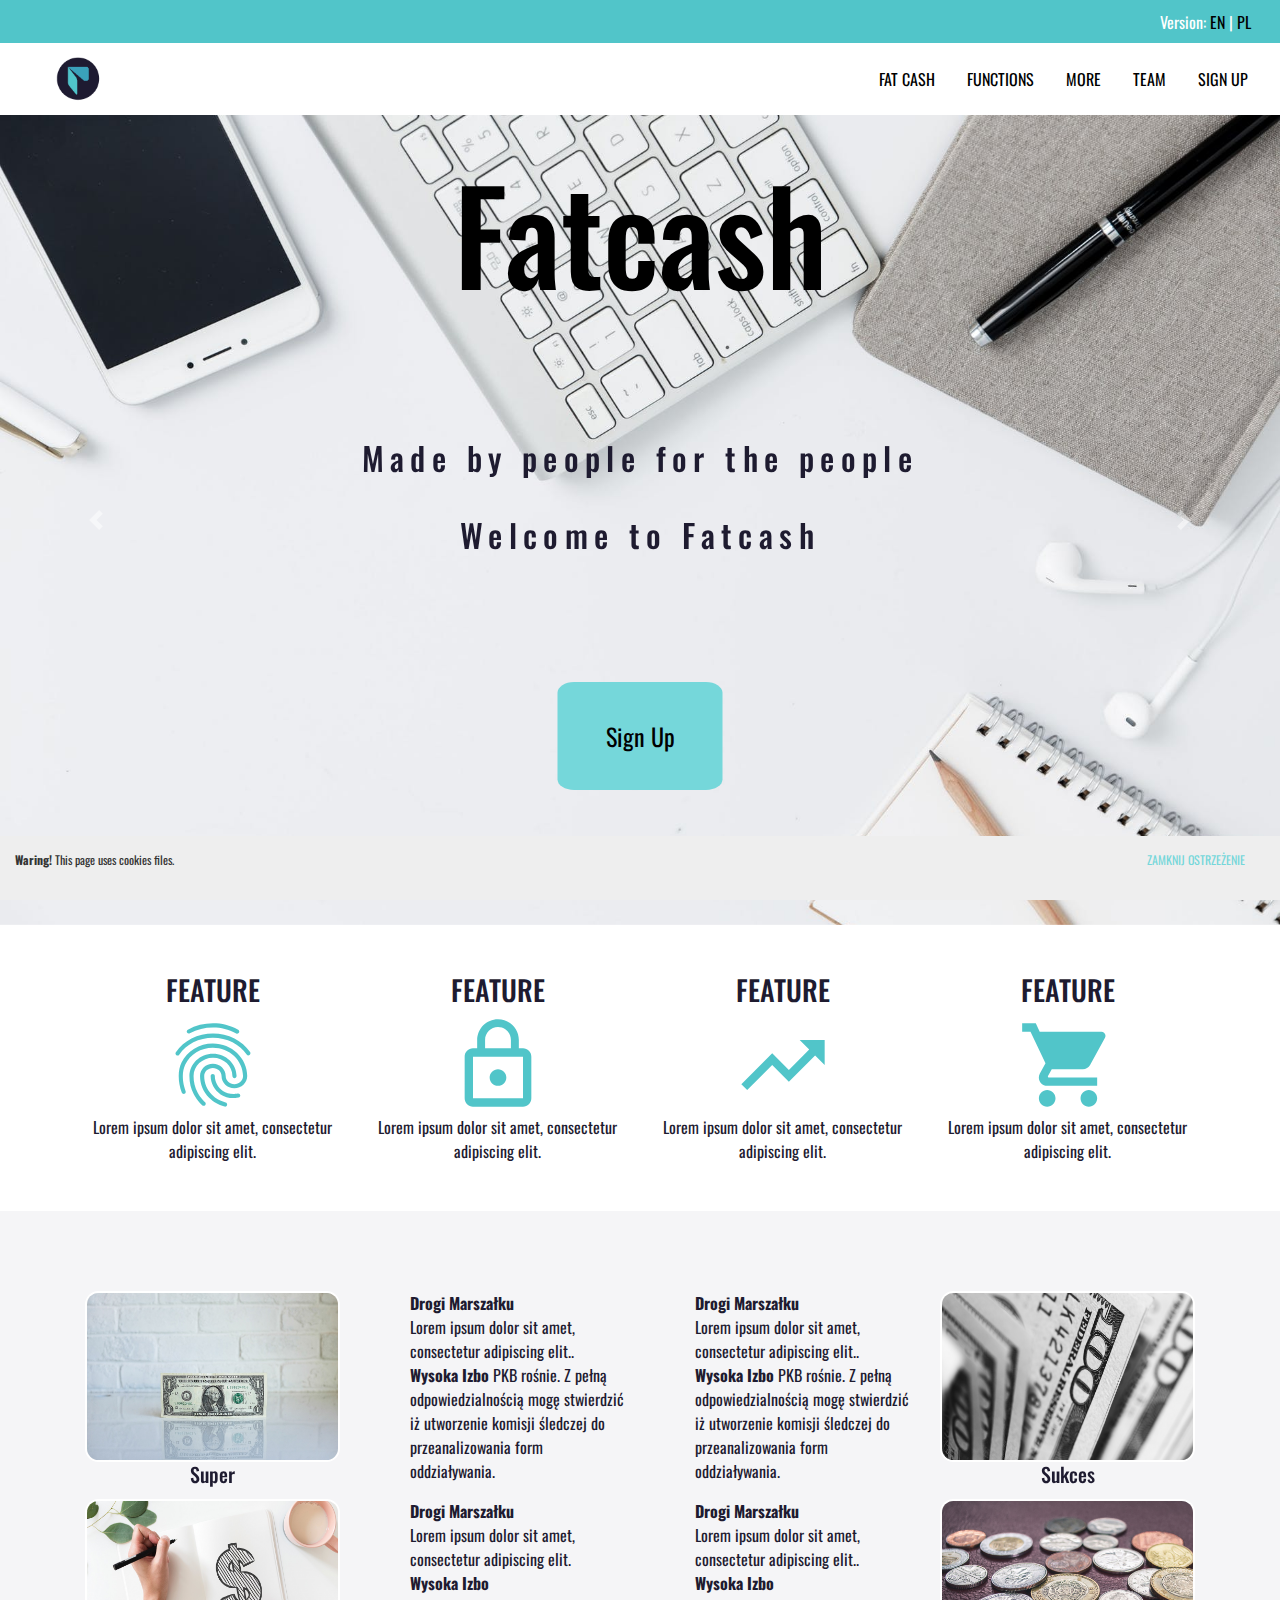
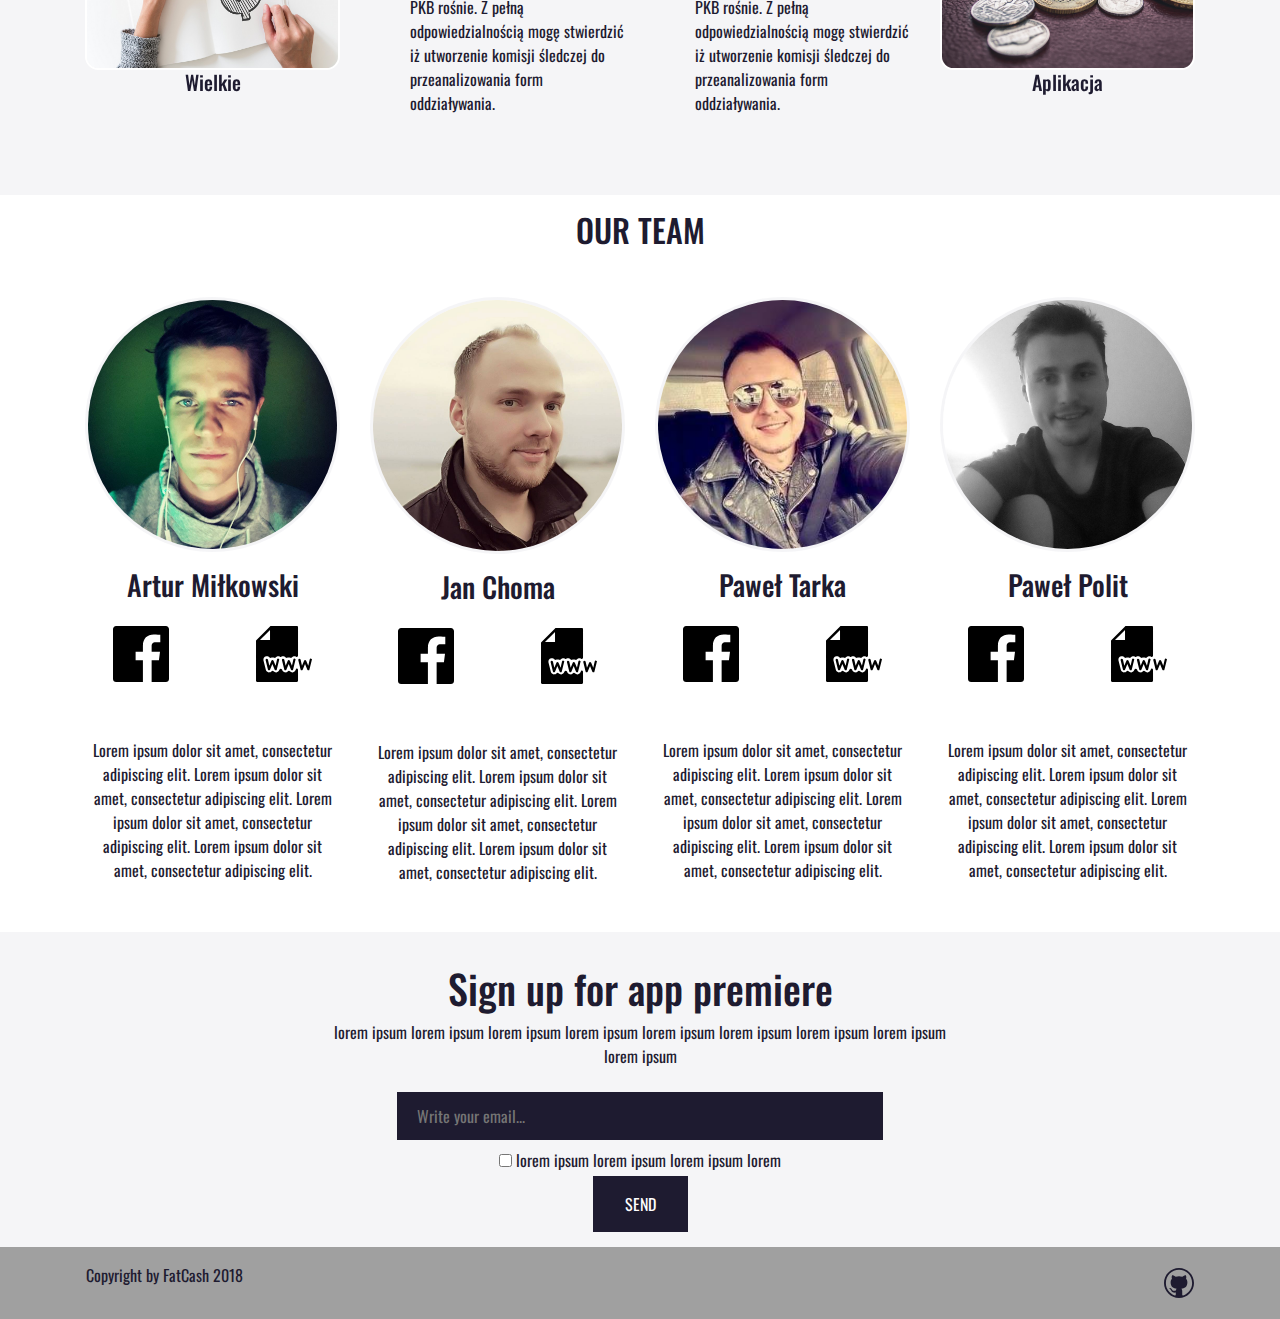
==== index.html @ ea34fd18 "lines formatted" ====
<!DOCTYPE html>
<html lang="en">
<head>
    <meta charset="UTF-8">
    <meta name="viewport" content="width=device-width, initial-scale=1.0">
    <meta http-equiv="X-UA-Compatible" content="ie=edge">

    <link rel="Shortcut icon" href="img/wallet01.png">
    <link href="css/bootstrap.css" rel="stylesheet">
    <link rel="stylesheet" href="css/styles.css" type="text/css">
    <link href="https://fonts.googleapis.com/css?family=Oswald" rel="stylesheet">
    <link rel="stylesheet" href="css/fontello.css" type="text/css">

    <title>FatCash Planner</title>

</head>
<body data-spy="scroll" data-target=".navbar" data-offset="50">


<!-- MENU -->
<section id="menu__top-background">
    <div class="menu__top">
        <p class="menu__top__lang">Version: <a href="index.html">EN</a> | <a href="index2.html">PL</a></p>
    </div>
</section>

<nav class="navbar navbar-dark main-nav-desktop ">

    <a href="" class="main-nav__logo">
        <img id="main-nav__logo-img" src="img/wallet01.png" alt="FatCash logo">
    </a>
    <ul class=" nav nav-pills d-none d-md-flex">
        <li class="nav-item"><a href="#heronav" class="nav-link">FAT CASH</a></li>
        <li class="nav-item"><a href="#features" class="nav-link">FUNCTIONS</a></li>
        <li class="nav-item"><a href="#info" class="nav-link">MORE</a></li>
        <li class="nav-item"><a href="#team" class="nav-link">TEAM</a></li>
        <li class="nav-item"><a href="#signup" class="nav-link">SIGN UP</a></li>
    </ul>

    <div class="main-nav-mobile">
        <input type="checkbox" id="nav-trigger" class="nav-trigger">
        <label id="menuText" class="uppercase noselect" for="nav-trigger">menu
            <a class="cmn-toggle-switch cmn-toggle-switch__htx">
                <span></span>
            </a>
        </label>
        <div class="slide-menu">
            <ul>
                <li><a href="#hero">FAT CASH</a></li>
                <li><a href="#features">FUNCTIONS</a></li>
                <li><a href="#info">MORE</a></li>
                <li><a href="#team">TEAM</a></li>
                <li><a href="#signup">SIGN UP</a></li>
            </ul>

        </div>
    </div>

</nav>


<!-- /MENU -->


<!-- HERO -->

<header>

    <div class="container-fluid p-0">


        <div class="row m-0 p-0">


            <div class="col-12 text-center p-0">

                <div class="carousel-wrapper position-relative">

                    <h1 class="header__h1">Fatcash</h1>
                    <h2 class="header__h2">Made by people for the people<br><br>
                        Welcome to Fatcash
                    </h2>
                    <a href="#signup" class="header__link">Sign Up</a>


                    <div id="carouselExampleControls" class="carousel slide carousel-mod " data-ride="carousel">
                        <div class="carousel-inner">
                            <div class="carousel-item carousel-item-1 active">

                            </div>
                            <div class="carousel-item carousel-item-2 ">

                            </div>
                            <div class="carousel-item carousel-item-3 ">

                            </div>

                            <div class="carousel-item carousel-item-4 ">

                            </div>

                            <div class="carousel-item carousel-item-5 ">

                            </div>

                        </div>
                        <a class="carousel-control-prev carousel__z-index" href="#carouselExampleControls" role="button"
                           data-slide="prev">
                            <span class="carousel-control-prev-icon" aria-hidden="true"></span>
                            <span class="sr-only">Previous</span>
                        </a>
                        <a class="carousel-control-next carousel__z-index" href="#carouselExampleControls" role="button"
                           data-slide="next">
                            <span class="carousel-control-next-icon" aria-hidden="true"></span>
                            <span class="sr-only">Next</span>
                        </a>
                    </div>


                </div>

            </div>


        </div>


    </div>


</header>

<!-- /HERO -->

<!-- FEATURES-->
<!--<h2 class="team-features__heading">FEATURES</h2>-->
<section id="features">
    <div class="container">

        <div class="row">
            <div class="col-6 col-md-3 text-center mb-3">
                <h3>FEATURE</h3>
                <img src="img/ic_fingerprint_black_24px.svg">
                <div>
                    Lorem ipsum dolor sit amet, consectetur adipiscing elit.
                </div>
            </div>
            <div class="col-6 col-md-3 text-center mb-3">
                <h3>FEATURE</h3>
                <img src="img/ic_lock_outline_black_24px.svg">
                <div>
                    Lorem ipsum dolor sit amet, consectetur adipiscing elit.
                </div>
            </div>
            <div class="col-6 col-md-3 text-center mb-3">
                <h3>FEATURE</h3>
                <img src="img/ic_trending_up_black_24px.svg">
                <div>
                    Lorem ipsum dolor sit amet, consectetur adipiscing elit.
                </div>
            </div>
            <div class="col-6 col-md-3 text-center mb-3">
                <h3>FEATURE</h3>
                <img src="img/ic_shopping_cart_black_24px.svg">
                <div>
                    Lorem ipsum dolor sit amet, consectetur adipiscing elit.
                </div>
            </div>
        </div>
    </div>

</section>
<!-- /FEATURES-->

<!-- INFO-->
<section id="info">
    <div class="container">
        <div class="row">
            <div class="col-md-3 col-sm-6">
                <div class="carousel slide" data-ride="carousel">
                    <div class="carousel-inner">
                        <div class="carousel-item active">
                            <img class="d-block w-100 boro" src="img/animplash1.jpg" alt="First slide">
                            <h5>
                                <center>Super</center>
                            </h5>
                        </div>
                        <div class="carousel-item">
                            <img class="d-block w-100 boro" src="img/animplash2.jpg" alt="Second slide">
                            <h5>
                                <center>Hiper</center>
                            </h5>
                        </div>
                    </div>
                </div>
            </div>
            <div class="col-md-3 col-sm-6">
                <ul class="info-ul">
                    <li><strong>Drogi Marszałku<br></strong> Lorem ipsum dolor sit amet, consectetur adipiscing elit..
                    </li>
                    <li><strong>Wysoka Izbo</strong> PKB rośnie. Z pełną odpowiedzialnością mogę stwierdzić iż
                        utworzenie komisji śledczej do przeanalizowania form oddziaływania.
                    </li>
                </ul>
            </div>
            <div class="col-md-3 col-sm-6">
                <ul class="info-ul">
                    <li><strong>Drogi Marszałku<br></strong> Lorem ipsum dolor sit amet, consectetur adipiscing elit..
                    </li>
                    <li><strong>Wysoka Izbo</strong> PKB rośnie. Z pełną odpowiedzialnością mogę stwierdzić iż
                        utworzenie komisji śledczej do przeanalizowania form oddziaływania.
                    </li>
                </ul>
            </div>
            <div class="col-md-3 col-sm-6">
                <div class="carousel slide" data-ride="carousel">
                    <div class="carousel-inner">
                        <div class="carousel-item active">
                            <img class="d-block w-100 boro" src="img/animplash3.jpg" alt="First slide">
                            <h5>
                                <center>Sukces</center>
                            </h5>
                        </div>
                        <div class="carousel-item">
                            <img class="d-block w-100 boro" src="img/animplash4.jpg" alt="Second slide">
                            <h5>
                                <center>Hurra</center>
                            </h5>
                        </div>
                    </div>
                </div>
            </div>
            <div class="col-md-3 col-sm-6">
                <div class="carousel slide" data-ride="carousel">
                    <div class="carousel-inner">
                        <div class="carousel-item active">
                            <img class="d-block w-100 boro" src="img/animplash5.jpg" alt="First slide">
                            <h5>
                                <center>Wielkie</center>
                            </h5>
                        </div>
                        <div class="carousel-item">
                            <img class="d-block w-100 boro" src="img/animplash6.jpg" alt="Second slide">
                            <h5>
                                <center>Pieniądze</center>
                            </h5>
                        </div>
                    </div>
                </div>
            </div>
            <div class="col-md-3 col-sm-6">
                <ul class="info-ul">
                    <li><strong>Drogi Marszałku<br></strong> Lorem ipsum dolor sit amet, consectetur adipiscing elit.
                    </li>
                    <li><strong>Wysoka Izbo<br></strong> PKB rośnie. Z pełną odpowiedzialnością mogę stwierdzić iż
                        utworzenie komisji śledczej do przeanalizowania form oddziaływania.
                    </li>
                </ul>
            </div>
            <div class="col-md-3 col-sm-6">
                <ul class="info-ul">
                    <li><strong>Drogi Marszałku<br></strong> Lorem ipsum dolor sit amet, consectetur adipiscing elit..
                    </li>
                    <li><strong>Wysoka Izbo<br></strong> PKB rośnie. Z pełną odpowiedzialnością mogę stwierdzić iż
                        utworzenie komisji śledczej do przeanalizowania form oddziaływania.
                    </li>
                </ul>
            </div>
            <div class="col-md-3 col-sm-6">
                <div id="carouselExampleSlidesOnly" class="carousel slide" data-ride="carousel">
                    <div class="carousel-inner">
                        <div class="carousel-item active">
                            <img class="d-block w-100 boro" src="img/animplash7.jpg" alt="First slide">
                            <h5>
                                <center>Aplikacja</center>
                            </h5>
                        </div>
                        <div class="carousel-item">
                            <img class="d-block w-100 boro" src="img/animplash8.jpg" alt="Second slide">
                            <h5>
                                <center>Przyszłości</center>
                            </h5>
                        </div>
                    </div>
                </div>
            </div>
        </div>
    </div>
</section>
<!-- /INFO-->

<!-- TEAM -->

<h2 class="team-features__heading text-center">OUR TEAM</h2>
<section id="team">
    <div class="container">

        <div class="row">
            <div class="col-6 col-md-3 text-center mb-3">

                <img class="team-member img-fluid rounded-circle brd" src="img/Artur.jpg"><img>
                <h3 class="pt-3 pb-3">Artur Miłkowski</h3>

                <div class="row">
                    <div class="col-6">
                        <a href="http://www.facebook.pl"><img class="img-fluid mr-auto ml-auto h-50"
                                                              src="img/facebook-app-logo.svg"></a>
                    </div>
                    <div class="col-6">
                        <a href="http://www.facebook.pl"><img class="img-fluid mr-auto ml-auto h-50"
                                                              src="img/internet.svg"></a>
                    </div>
                </div>
                <section id="signup"></section>
                <div>
                    Lorem ipsum dolor sit amet, consectetur adipiscing elit.
                    Lorem ipsum dolor sit amet, consectetur adipiscing elit.
                    Lorem ipsum dolor sit amet, consectetur adipiscing elit.
                    Lorem ipsum dolor sit amet, consectetur adipiscing elit.
                </div>
            </div>
            <div class="col-6 col-md-3 text-center mb-3">

                <img class="team-member img-fluid rounded-circle brd" src="img/Jan.jpg"><img>
                <h3 class="pt-3 pb-3">Jan Choma</h3>

                <div class="row">
                    <div class="col-6">
                        <a href="http://www.facebook.pl"><img class="img-fluid mr-auto ml-auto h-50"
                                                              src="img/facebook-app-logo.svg"></a>
                    </div>
                    <div class="col-6">
                        <a href="http://www.facebook.pl"><img class="img-fluid mr-auto ml-auto h-50"
                                                              src="img/internet.svg"></a>
                    </div>
                </div>
                <div>
                    Lorem ipsum dolor sit amet, consectetur adipiscing elit.
                    Lorem ipsum dolor sit amet, consectetur adipiscing elit.
                    Lorem ipsum dolor sit amet, consectetur adipiscing elit.
                    Lorem ipsum dolor sit amet, consectetur adipiscing elit.
                </div>
            </div>
            <div class="col-6 col-md-3 text-center mb-3">

                <img class="team-member img-fluid rounded-circle brd" src="img/PawelT.jpg"><img>
                <h3 class="pt-3 pb-3">Paweł Tarka</h3>

                <div class="row">
                    <div class="col-6">
                        <a href="http://www.facebook.pl"><img class="img-fluid mr-auto ml-auto h-50"
                                                              src="img/facebook-app-logo.svg"></a>
                    </div>
                    <div class="col-6">
                        <a href="http://www.facebook.pl"><img class="img-fluid mr-auto ml-auto h-50"
                                                              src="img/internet.svg"></a>
                    </div>
                </div>
                <div>
                    Lorem ipsum dolor sit amet, consectetur adipiscing elit.
                    Lorem ipsum dolor sit amet, consectetur adipiscing elit.
                    Lorem ipsum dolor sit amet, consectetur adipiscing elit.
                    Lorem ipsum dolor sit amet, consectetur adipiscing elit.
                </div>
            </div>
            <div class="col-6 col-md-3 text-center mb-3">

                <img class="team-member img-fluid rounded-circle brd" src="img/PawelP.jpg"><img>
                <h3 class="pt-3 pb-3">Paweł Polit</h3>

                <div class="row">
                    <div class="col-6">
                        <a href="http://www.facebook.pl"><img class="img-fluid mr-auto ml-auto h-50"
                                                              src="img/facebook-app-logo.svg"></a>
                    </div>
                    <div class="col-6">
                        <a href="http://www.facebook.pl"><img class="img-fluid mr-auto ml-auto h-50"
                                                              src="img/internet.svg"></a>
                    </div>
                </div>
                <div>
                    Lorem ipsum dolor sit amet, consectetur adipiscing elit.
                    Lorem ipsum dolor sit amet, consectetur adipiscing elit.
                    Lorem ipsum dolor sit amet, consectetur adipiscing elit.
                    Lorem ipsum dolor sit amet, consectetur adipiscing elit.

                </div>
            </div>
        </div>
    </div>
</section>
<!-- /TEAM -->

<!-- SIGNUP -->
<!--<section id="signup"></section>-->

<div class="signup__div">
    <h1>Sign up for app premiere</h1>
    <p> lorem ipsum lorem ipsum lorem ipsum lorem ipsum lorem ipsum lorem ipsum lorem ipsum lorem ipsum lorem ipsum </p>

    <form action="https://emaillabs-sender.herokuapp.com/" method="POST">
        <input type="text" name="emails[]" placeholder="Write your email...">
        <input type="hidden" name="subject" value="Thanks for submit">
        <input type="hidden" name="message" value="FatCash is comming :) Waiting for more info !! TIME IS MONEY">
        <input type="hidden" name="from" value="contact@fatcash.com">
        <input type="hidden" name="fromName" value="FATCASH Team">
        <input type="hidden" name="redirect" value="http://www.fatcash.jfddl4.is-academy.pl/thanks">
        <br>
        <input type="checkbox" name="agree" value="agree" required> lorem ipsum lorem ipsum lorem ipsum lorem<br>
        <input class="button" type="submit" value="SEND">
    </form>
</div>
<!-- /SIGNUP -->

<!-- FOOTER -->
<section id="footer-background">
    <div class="footer container">
        <p>Copyright by FatCash 2018</p>
        <img src="img/if_github_291716.svg" alt="">
    </div>
</section>
<!-- /FOOTER -->


<!--CW-->
<section id="cookie-warn">

    <p><strong>Waring!</strong> This page uses cookies files.
        <a href="javascript:void(0);" id="close-cookie-warn">Zamknij ostrzeżenie</a></p>

</section>

<!--/CW-->

<!--/TOP-BUTTON-->
<button id="button__top-return" class="button__top-return-hidden"><a href="#menu__top-background"
                                                                     class="button__top__link"><i
        class="icon-up-big"></i></a></button>

<!--/TOP-BUTTON-->


<script src="js/jquery-3.3.1.min.js"></script>
<script src="js/bootstrap.bundle.js"></script>
<script src="js/in-view.min.js"></script>
<script src="js/script.js"></script>


</body>
</html>
---- css/styles.css ----
/*BODY*/
body {
    font-family: "Oswald", sans-serif;
    font-size: 1em;
    color: #1e1b30;
}

/*BODY END*/

/*MENU*/

.menu__top {
    display: flex;
    justify-content: flex-end;
    right: 0;
    bottom: 0;
    left: 0;
    padding: 0.6rem 0rem 0.6rem 0rem;
    color: white;
    width: 100% !important;

    align-items: center;
    margin-top: 0px !important;
    margin-bottom: 0px !important;
}

#menu__top-background {
    background-color: #51c5c9;

}

.menu__top__lang {
    margin-bottom: 0rem;
    padding-right: 1.8rem;
}

.main-nav-desktop {
    background-color: white;
    position: sticky;
    top: 0;
    width: 100%;
    left: 0;
    display: flex;
    justify-content: space-between;
    align-items: center;
    z-index: 50;
    /*border-bottom: 1px solid #51c5c9;*/

}

.main-nav__logo {
    margin: 6px 0px 6px 40px;
}

#main-nav__logo-img {
    width: 45px;
}

#main-nav__logo-img:hover {
    width: 45px;
}

/*
@media only screen and (max-width: 650px) {
    .main-nav-desktop__list-btn {
        color: red;
    }
}
*/
/************** Mobile Menu ***************/

.main-nav-mobile {
    display: none;
    /*position: fixed;*/
    top: 85px;
    right: 6vw;
    z-index: 100;
}

@media (max-width: 768px) {
    .main-nav-mobile {
        display: block;
    }

    .main-nav-desktop__list {
        display: none;
    }
}

.slide-menu {
    list-style: none;
    text-align: center;
    line-height: 7em;
    text-align: left;
    text-indent: 1em;
    color: #fff;
    background: #51c5c9;
    width: 70%;
    height: 100%;
    margin: 0;
    padding-top: 15vw;
    position: fixed;
    top: 0;
    left: 0;
    z-index: 100000;
    /*	-webkit-transform: scale(0.0001);
        transform: scale(0.0001);*/
    -webkit-transform: translateX(105vw);
    transform: translateX(105vw);
    /*transform-origin: 95% 4%;*/
    transform-style: preserve-3d;
    -webkit-transition: all 600ms cubic-bezier(0.000, 0.870, 0.470, 1.000);
    -moz-transition: all 600ms cubic-bezier(0.000, 0.870, 0.470, 1.000);
    -o-transition: all 600ms cubic-bezier(0.000, 0.870, 0.470, 1.000);
    transition: all 600ms cubic-bezier(0.000, 0.870, 0.470, 1.000); /* custom */

    -webkit-transition-timing-function: cubic-bezier(0.000, 0.870, 0.470, 1.000);
    -moz-transition-timing-function: cubic-bezier(0.000, 0.870, 0.470, 1.000);
    -o-transition-timing-function: cubic-bezier(0.000, 0.870, 0.470, 1.000);
    transition-timing-function: cubic-bezier(0.000, 0.870, 0.470, 1.000); /* custom */
    opacity: 0.1;
    pointer-events: none;
}

.nav-trigger:checked ~ .slide-menu {
    /*-webkit-transform: scale(1);
    transform: scale(1);*/
    -webkit-transform: translateX(30vw);
    transform: translateX(30vw);
    opacity: 0.9;
    pointer-events: inherit;
}

.slide-menu ul {
    list-style: none;
    position: relative;
    top: 12vw;
    /*-webkit-transform: translate(0, -55%);*/
    /*transform: translate(0, -55%);*/
}

.slide-menu li {
    color: #000;
    text-align: center;
    font-size: 2.2em;
    line-height: 2em;
    background: transparent;
    position: relative;
}

.slide-menu li::before {
    content: '';
    width: 100%;
    height: 100%;
    position: absolute;
    top: 0;
    left: 0;
    transition: all 0.3s ease-out;
    -webkit-transition: all 400ms cubic-bezier(0.000, 0.870, 0.470, 1.000);
    -moz-transition: all 400ms cubic-bezier(0.000, 0.870, 0.470, 1.000);
    -o-transition: all 400ms cubic-bezier(0.000, 0.870, 0.470, 1.000);
    transition: all 400ms cubic-bezier(0.000, 0.870, 0.470, 1.000); /* custom */

    -webkit-transition-timing-function: cubic-bezier(0.000, 0.870, 0.470, 1.000);
    -moz-transition-timing-function: cubic-bezier(0.000, 0.870, 0.470, 1.000);
    -o-transition-timing-function: cubic-bezier(0.000, 0.870, 0.470, 1.000);
    transition-timing-function: cubic-bezier(0.000, 0.870, 0.470, 1.000); /* custom */
    transform: scale(0.9);
    opacity: 0;
    pointer-events: none;
    z-index: -1;
}

.slide-menu li:hover::before,
.slide-menu li.selected::before {
    background: #fff;
    transform: scale(1);
    opacity: 1;
}

@media (max-width: 480px) {
    .slide-menu li {
        font-size: 2.4em;
    }
}

.slide-menu li.selected::before {
    /*background: #fff;*/
}

.slide-menu li.selected a:link,
.slide-menu li.selected a:visited {
    /*color: #51c5c9;*/
}

.slide-menu li.selected a:hover {
    color: #51c5c9;
}

.nav-trigger:checked ~ .slide-menu li {
    /*-webkit-transform: translate3d(0,0,0);
    transform: translate3d(0,0,0);*/
}

.slide-menu li a:link,
.slide-menu li a:visited {
    text-decoration: none;
    text-transform: uppercase;
    font-size: 0.624em;
    letter-spacing: 0.1em;
    font-weight: 800;
    color: #fff;
    text-decoration: none;
    line-height: 2em;
    width: 100%;
    padding: 0.5em;
    display: block;
    -webkit-transition: all .2s ease-out;
    transition: all .2s ease-out;
    pointer: default;
    background: transparent;
}

.slide-menu li:hover a:link,
.slide-menu li:hover a:visited {
    color: #000;
}

.slide-menu li.selected:hover a:link,
.slide-menu li.selected:hover a:visited {
    color: #131820;
}

.slide-menu li:active, .slide-menu li a:focus {
    /*background: rgba(236, 0, 140, 0.35);*/
}

.nav-trigger {
    position: absolute;
    clip: rect(0, 0, 0, 0);
}

label[for="nav-trigger"] {
    font-size: 1.6vw;
    color: #fff;
    cursor: pointer;
    background-size: contain;
    z-index: 10000;
    position: relative;
    -webkit-transition: all 0.3s ease-in-out;
    -moz-transition: all 0.3s ease-in-out;
    transition: all 0.3s ease-in-out;
    user-select: none;
}

label[for="nav-trigger"]:hover {
    color: #3dbca9;
}

.nav-trigger:checked ~ label[for="nav-trigger"] {
    color: #fff;
}

.nav-trigger:checked ~ label[for="nav-trigger"]:hover {
    color: #3dbca9;
}

/* ================= lines button ================*/
#menuText {
    cursor: pointer;
    line-height: 1.5rem;
    position: relative;
    z-index: 1000000;
    visibility: hidden;
}

.cmn-toggle-switch {
    background: transparent;
    float: right;
    display: block;
    position: relative;
    overflow: hidden;
    margin: 0;
    padding: 0;
    width: 35px;
    height: 35px;
    font-size: 0;
    text-indent: -9999px;
    -webkit-appearance: none;
    -moz-appearance: none;
    appearance: none;
    box-shadow: none;
    /*border-radius: none;*/
    border: none;
    cursor: pointer;
    -webkit-transition: all 0.3s ease-in-out;
    transition: all 0.3s ease-in-out;
    visibility: initial;

}

.cmn-toggle-switch:hover {
    transform: scale(1.2);
}

.cmn-toggle-switch:focus {
    outline: none;
}

.cmn-toggle-switch span {
    transition: inherit;
    display: block;
    position: absolute;
    top: 13px;
    left: 5px;
    right: 4px;
    height: 3px;
    background: #51c5c9;
}

.cmn-toggle-switch span::before,
.cmn-toggle-switch span::after {
    transition: inherit;
    position: absolute;
    display: block;
    left: 0;
    width: 100%;
    height: 3px;
    background: #51c5c9;
    content: "";
}

.nav-trigger:checked ~ label[for="nav-trigger"] .cmn-toggle-switch span,
.nav-trigger:checked ~ label[for="nav-trigger"] .cmn-toggle-switch span::before,
.nav-trigger:checked ~ label[for="nav-trigger"] .cmn-toggle-switch span::after {
    background: #fff;
}

.cmn-toggle-switch span::before {
    top: -8px;
}

.cmn-toggle-switch span::after {
    bottom: -8px;
}

.cmn-toggle-switch__htx {
    background-color: transparent;

}

.cmn-toggle-switch__htx span {
    -webkit-transition: all 0.3s ease-in-out;
    transition: all 0.3s ease-in-out;
}

.cmn-toggle-switch__htx span::before,
.cmn-toggle-switch__htx span::after {
    -webkit-transition-duration: 0.3s, 0.3s;
    transition-duration: 0.3s, 0.3s;
    /*-webkit-transition-delay: 0.3s, 0;*/
    /*transition-delay: 0.3s, 0;*/
}

.cmn-toggle-switch__htx span::before {
    -webkit-transition-property: top, -webkit-transform;
    transition-property: top, transform;
}

.cmn-toggle-switch__htx span::after {
    -webkit-transition-property: bottom, -webkit-transform;
    transition-property: bottom, transform;
}

/* active state, i.e. menu open */
.nav-trigger:checked ~ label[for="nav-trigger"] .cmn-toggle-switch__htx {
    background-color: transparent;
}

.nav-trigger:checked ~ label[for="nav-trigger"] .cmn-toggle-switch__htx span {
    background: none;
}

.nav-trigger:checked ~ label[for="nav-trigger"] .cmn-toggle-switch__htx span::before {
    top: 0;
    -webkit-transform: rotate(45deg);
    -ms-transform: rotate(45deg);
    transform: rotate(45deg);
}

.nav-trigger:checked ~ label[for="nav-trigger"] .cmn-toggle-switch__htx span::after {
    bottom: 0;
    -webkit-transform: rotate(-45deg);
    -ms-transform: rotate(-45deg);
    transform: rotate(-45deg);
}

.nav-trigger:checked ~ label[for="nav-trigger"] .cmn-toggle-switch__htx span::before,
.nav-trigger:checked ~ label[for="nav-trigger"] .cmn-toggle-switch__htx span::after {
    /*-webkit-transition-delay: 0, 0.3s;*/
    /*transition-delay: 0, 0.3s;*/
}

/**** No WOW animations on mobile ****/

@media screen and (max-width: 767px) {
    .wow {
        animation-name: none !important;
        visibility: visible !important;
    }
}

/*MENU END*/

/*HERO*/

.header__h1 {

    top: 5%;
    position: absolute;
    z-index: 1;
    color: black;
    display: block;
    width: 100%;
    text-align: center;
    font-size: 8em;
}

.header__h2 {
    top: 40%;
    width: 100%;
    text-align: center;
    position: absolute;
    z-index: 1;
    font-size: 2em;
    letter-spacing: 0.2em;
}

.header__link {

    position: absolute;
    z-index: 1;
    text-align: center;
    top: 70%;
    margin: 0;
    transform: translateX(-50%);
    left: 50%;
    padding: 1.5em 2em;
    color: black;
    background-color: #75d7da;

    border-radius: 10%;
    font-size: 1.5em;

}

.carousel-wrapper {

    overflow: hidden;

}

.carousel-mod .carousel-item {

    min-height: 90vh;

}

.carousel-mod .carousel-item-1 {

    background-image: url("../img/hero2.jpg");
    background-size: cover;
}

.carousel-mod .carousel-item-2 {

    background-image: url("../img/animplash2.jpg");
    background-size: cover;
}

.carousel-mod .carousel-item-3 {

    background-image: url("../img/animplash3.jpg");
    background-size: cover;
    background-position: bottom;
    opacity: 0.7;
}

.carousel-mod .carousel-item-4 {

    background-image: url("../img/animplash4.jpg");
    background-size: cover;
    background-position: center;
    opacity: 0.7;
}

.carousel-mod .carousel-item-5 {

    background-image: url("../img/animplash5.jpg");
    background-size: cover;
    background-position: center;

}

.header__link:hover {

    cursor: pointer;
    background-color: #51c5c9;
    color: white;
    text-decoration: none;

}

@media only screen and (max-width: 540px) {

    .header__h1 {

        font-size: 6em;
    }

    .header__h2 {

        top: 35%;
        font-size: 1.5em;

    }

    .header__link {
        font-size: 1em;

    }

}

.carousel__z-index {
    z-index: 3;

}

/*HERO END*/

/*FEATURES*/

/*FEATURES END*/

/*INFO*/

#info {
    background-color: rgba(235, 236, 239, 0.51);
    margin-top: 1rem;
    margin-bottom: 1rem;
    padding-top: 2em;
    padding-bottom: 2em;
}

.container {
    margin-top: 3rem;
    margin-bottom: 2rem;
    /*background-color: rgba(146, 143, 160, 0.64);*/

}

.info-ul {
    list-style-type: none;
}

/*ul::before {
    content: "";
    display: block;
    width: 2%;
    height: 5em;
    position: absolute;
    top: 1em;
    left: 0;
    background-color: green;*/

.card-img-top {
    width: 100%;
    border-top-left-radius: 0px;
    border-top-right-radius: 0px;
}

.card {
    position: relative;
    display: -webkit-box;
    display: -ms-flexbox;
    display: flex;
    -webkit-box-orient: vertical;
    -webkit-box-direction: normal;
    -ms-flex-direction: column;
    flex-direction: column;
    min-width: 0;
    word-wrap: break-word;
    background-color: #fff;
    background-clip: border-box;
    border: 0px solid rgba(0, 0, 0, .125);
    border-radius: 0rem;
}

/*ul>li{margin-bottom: 1rem; } */

/*INFO END*/

/*TEAM*/

/*TEAM END*/

/*SIGNUP*/

#signup {

}

.signup__div {
    padding-top: 2rem;
    margin: auto;
    /*max-width: 1200px;*/
    display: flex;
    flex-wrap: wrap;
    justify-content: center;
    background-color: rgba(235, 236, 239, 0.51);
    /*background-color: rgba(146, 143, 160, 0.64);*/
    text-align: center;

}

.signup__div > h1 {
    color: #1e1b30;
    width: 100%;
}

.signup__div > p {
    width: 50%;
    /*text-align: justify;*/
    color: #1e1b30;
}

form {
    width: 100%;
}

input[type=text] {
    width: 38%;
    padding: 12px 20px;
    margin: 8px 0;
    box-sizing: border-box;
    border: none;
    background-color: #1e1b30;
    color: white;
}

input[type=submit] {
    background-color: #1e1b30;
    border: none;
    color: white;
    padding: 16px 32px;
    text-decoration: none;
    margin: 4px 2px 15px 2px;
    cursor: pointer;
}

input[type=checkbox] {
    /*display: block;*/
    /*width: 38%;*/
}

@media screen and (max-width: 768px) {
    input[type=text] {
        width: 100%;
    }
}

/*SIGNUP END*/

/*FOOTER*/

.footer {
    display: flex;
    justify-content: space-between;
    right: 0;
    bottom: 0;
    left: 0;
    padding: 1rem;

    align-items: center;
    margin-top: 0px;
    margin-bottom: 0px;
}

#footer-background {
    background-color: #a0a0a0;

}

/* CW */
#cookie-warn {
    position: fixed;
    bottom: 0;
    background: #EEE;
    margin: 0;
    padding: 15px;
    width: 100%;
    display: none;
    z-index: 99;
}

#cookie-warn a {
    color: #75d7da;
    text-transform: uppercase;
    float: right;
    padding-right: 20px;
}

#cookie-warn p {
    font-size: 12px;
    color: #333;
}

.in-view {
    animation: spin 0.75s linear infinite;
    animation-iteration-count: 1;
}

@keyframes spin {
    100% {
        -webkit-transform: rotate(360deg);
        transform: rotate(360deg);
    }
}

/*TOP BUTTON*/

#button__top-return {
    position: fixed;
    bottom: 12vh;
    right: 3vh;
    padding: 0;
    margin: 0;
    border: none;
    border-radius: 10%;
    opacity: 0.8;
}

.button__top__link {

    display: block;
    padding: 2vh;
    color: #f5f6f7;
    background-color: #141c2b;
    border-radius: 10%;
    transition: all 0.5s;
}

.boro {
    border-bottom-left-radius: 1.5vh;
    border-bottom-right-radius: 1.5vh;
    border-top-left-radius: 1.5vh;
    border-top-right-radius: 1.5vh;
    border: 2px solid;
    border-color: white;
}

.button__top__link:hover {
    color: white;
    opacity: 0.7;
}

.brd {
    border: 3px solid;
    border-color: rgba(235, 236, 239, 0.51);
}

.button__top-return-hidden {
    display: none;

}

@media screen and (max-width: 675px) {

    #button__top-return {

        bottom: 12vh;
        right: 0.5vh;
    }

    .button__top__link {

        padding: 1vh;

    }

}

/*TOP BUTTON*/
---- css/fontello.css ----
@font-face {
  font-family: 'fontello';
  src: url('../font/fontello.eot?50394051');
  src: url('../font/fontello.eot?50394051#iefix') format('embedded-opentype'),
       url('../font/fontello.woff2?50394051') format('woff2'),
       url('../font/fontello.woff?50394051') format('woff'),
       url('../font/fontello.ttf?50394051') format('truetype'),
       url('../font/fontello.svg?50394051#fontello') format('svg');
  font-weight: normal;
  font-style: normal;
}
/* Chrome hack: SVG is rendered more smooth in Windozze. 100% magic, uncomment if you need it. */
/* Note, that will break hinting! In other OS-es font will be not as sharp as it could be */
/*
@media screen and (-webkit-min-device-pixel-ratio:0) {
  @font-face {
    font-family: 'fontello';
    src: url('../font/fontello.svg?50394051#fontello') format('svg');
  }
}
*/
 
 [class^="icon-"]:before, [class*=" icon-"]:before {
  font-family: "fontello";
  font-style: normal;
  font-weight: normal;
  speak: none;
 
  display: inline-block;
  text-decoration: inherit;
  width: 1em;
  margin-right: .2em;
  text-align: center;
  /* opacity: .8; */
 
  /* For safety - reset parent styles, that can break glyph codes*/
  font-variant: normal;
  text-transform: none;
 
  /* fix buttons height, for twitter bootstrap */
  line-height: 1em;
 
  /* Animation center compensation - margins should be symmetric */
  /* remove if not needed */
  margin-left: .2em;
 
  /* you can be more comfortable with increased icons size */
  /* font-size: 120%; */
 
  /* Font smoothing. That was taken from TWBS */
  -webkit-font-smoothing: antialiased;
  -moz-osx-font-smoothing: grayscale;
 
  /* Uncomment for 3D effect */
  /* text-shadow: 1px 1px 1px rgba(127, 127, 127, 0.3); */
}
 
.icon-up-big:before { content: '\e801'; } /* '' */
.icon-github-circled:before { content: '\f09b'; } /* '' */
.icon-youtube:before { content: '\f167'; } /* '' */
.icon-facebook-official:before { content: '\f230'; } /* '' */
.icon-github-squared:before { content: '\f300'; } /* '' */
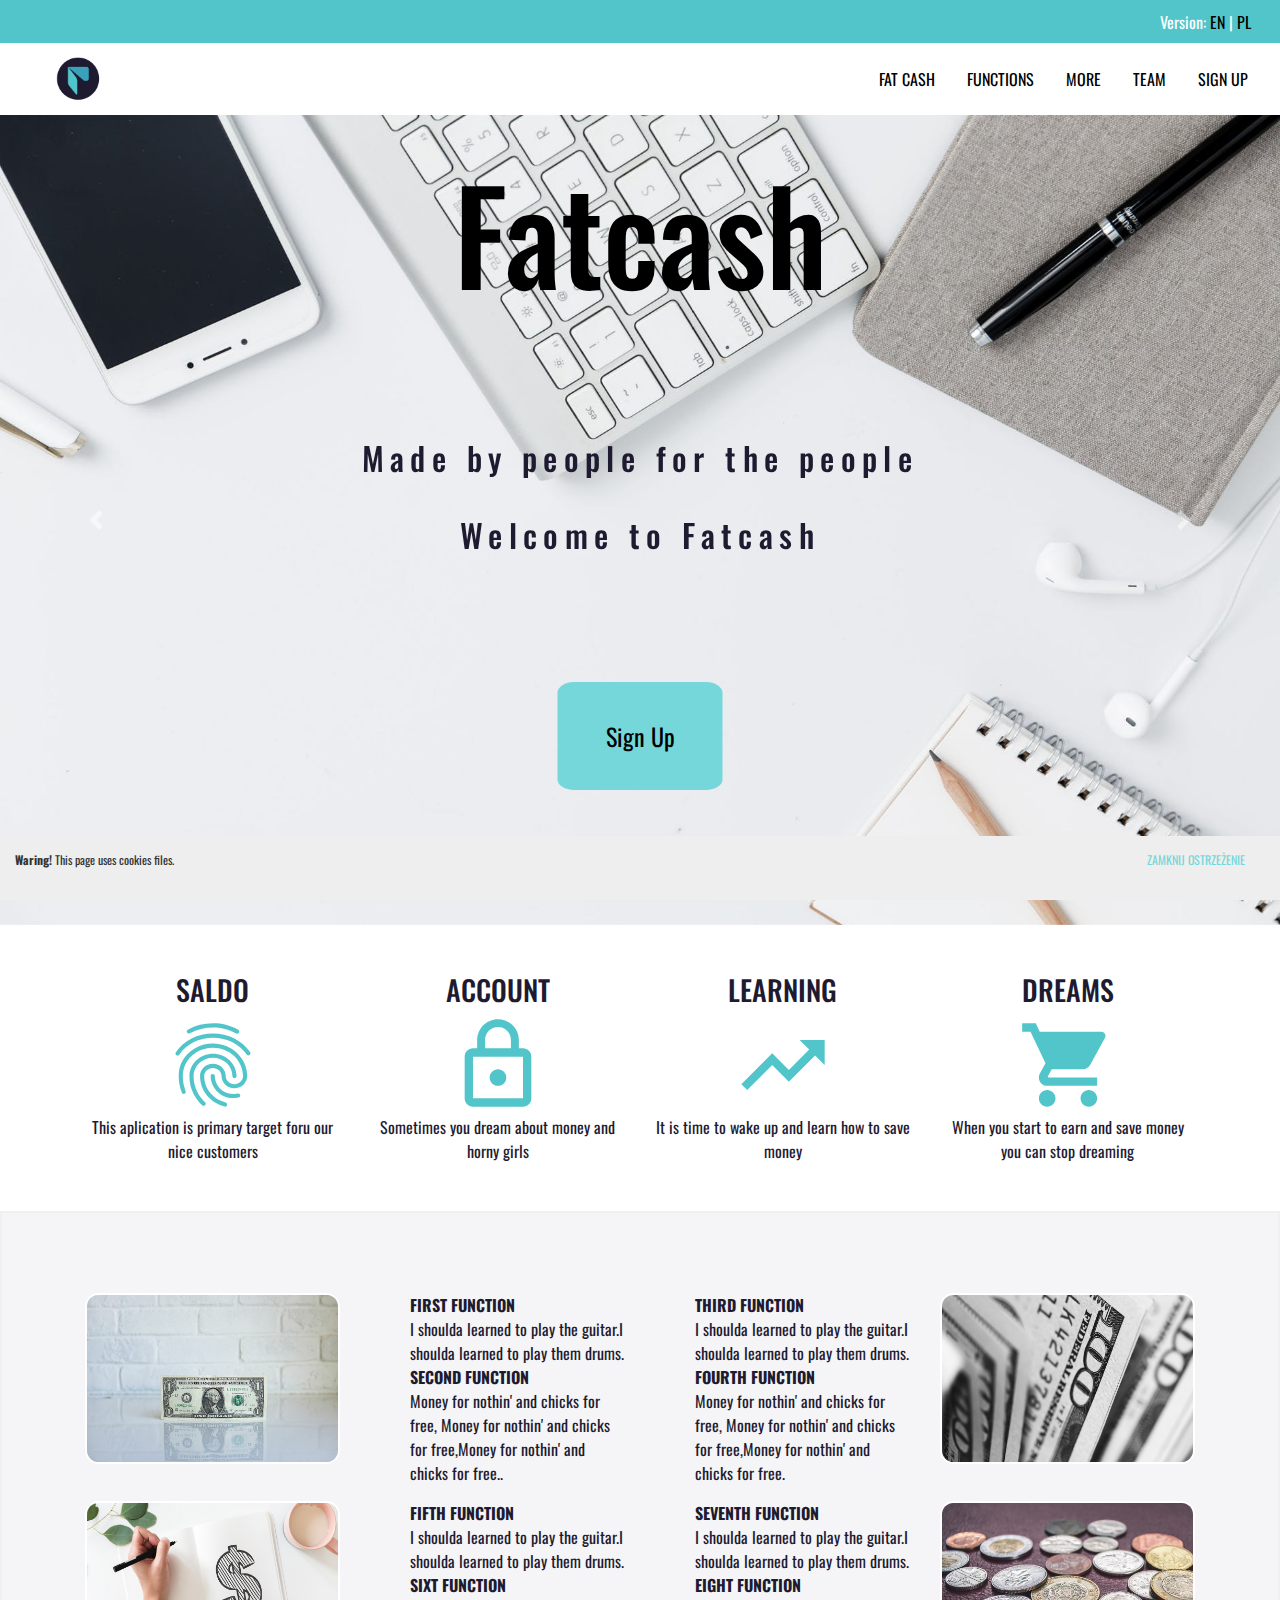
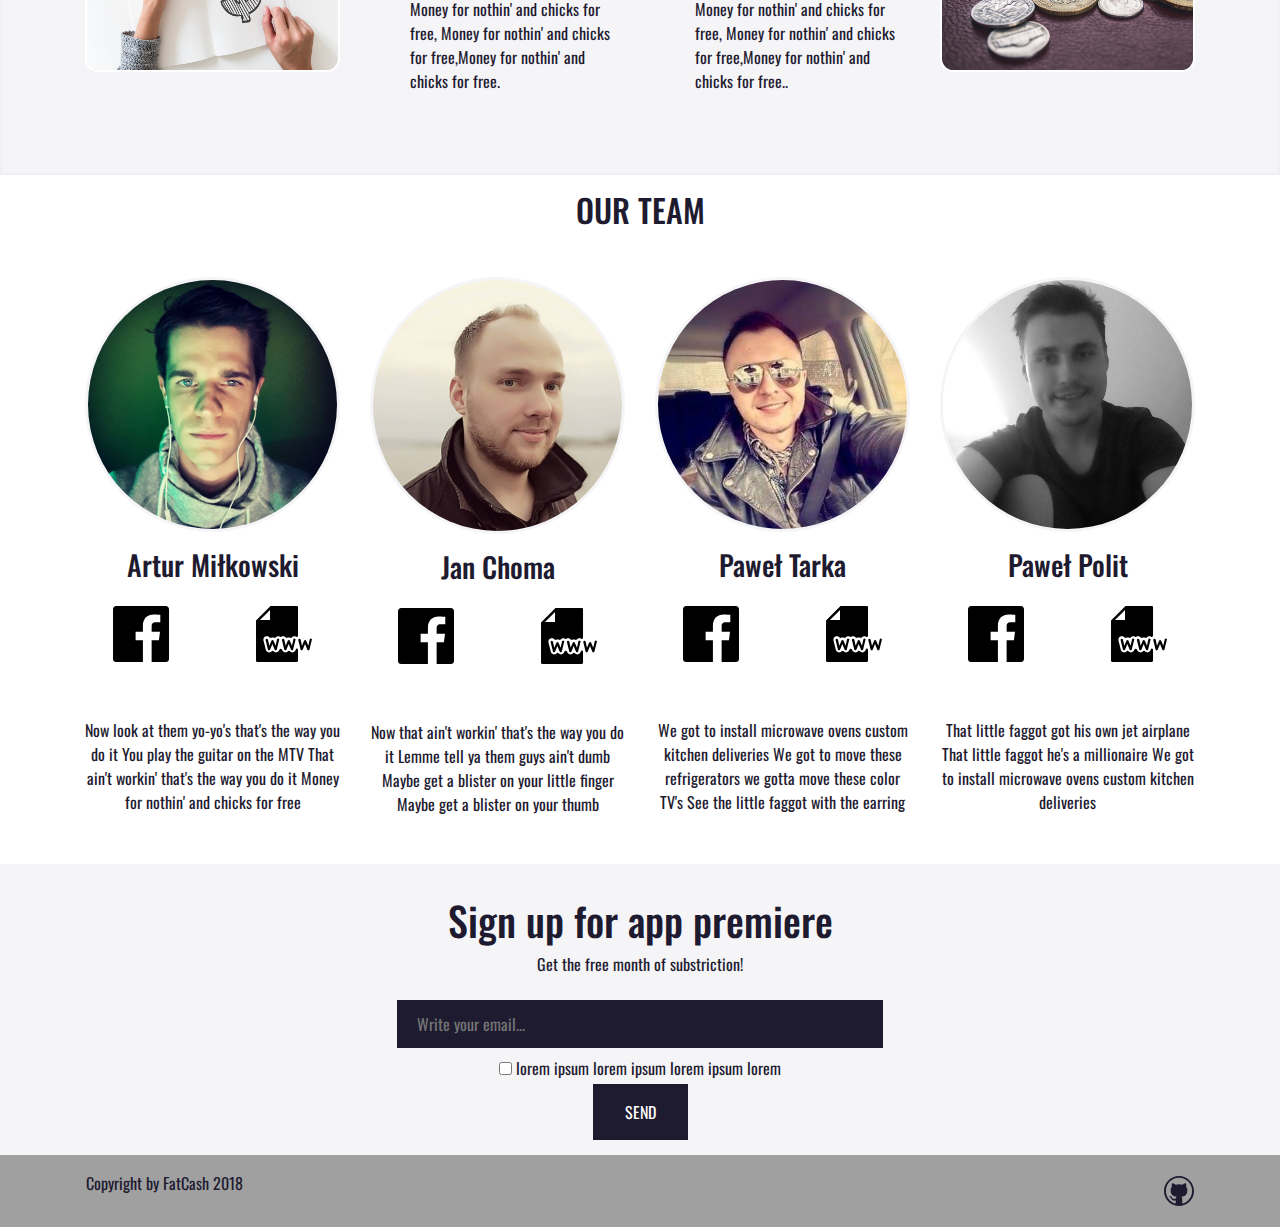
==== commit 6fc74937: "english" ====
--- a/index.html
+++ b/index.html
@@ -139,31 +139,31 @@
 
         <div class="row">
             <div class="col-6 col-md-3 text-center mb-3">
-                <h3>FEATURE</h3>
+                <h3>SALDO</h3>
                 <img src="img/ic_fingerprint_black_24px.svg">
                 <div>
-                    Lorem ipsum dolor sit amet, consectetur adipiscing elit.
-                </div>
-            </div>
-            <div class="col-6 col-md-3 text-center mb-3">
-                <h3>FEATURE</h3>
+                    This aplication is primary target foru our nice customers
+                </div>
+            </div>
+            <div class="col-6 col-md-3 text-center mb-3">
+                <h3>ACCOUNT</h3>
                 <img src="img/ic_lock_outline_black_24px.svg">
                 <div>
-                    Lorem ipsum dolor sit amet, consectetur adipiscing elit.
-                </div>
-            </div>
-            <div class="col-6 col-md-3 text-center mb-3">
-                <h3>FEATURE</h3>
+                    Sometimes you dream about money and horny girls
+                </div>
+            </div>
+            <div class="col-6 col-md-3 text-center mb-3">
+                <h3>LEARNING</h3>
                 <img src="img/ic_trending_up_black_24px.svg">
                 <div>
-                    Lorem ipsum dolor sit amet, consectetur adipiscing elit.
-                </div>
-            </div>
-            <div class="col-6 col-md-3 text-center mb-3">
-                <h3>FEATURE</h3>
+                    It is time to wake up and learn how to save money
+                </div>
+            </div>
+            <div class="col-6 col-md-3 text-center mb-3">
+                <h3>DREAMS</h3>
                 <img src="img/ic_shopping_cart_black_24px.svg">
                 <div>
-                    Lorem ipsum dolor sit amet, consectetur adipiscing elit.
+                    When you start to earn and save money you can stop dreaming
                 </div>
             </div>
         </div>
@@ -182,13 +182,13 @@
                         <div class="carousel-item active">
                             <img class="d-block w-100 boro" src="img/animplash1.jpg" alt="First slide">
                             <h5>
-                                <center>Super</center>
+                                <center></center>
                             </h5>
                         </div>
                         <div class="carousel-item">
                             <img class="d-block w-100 boro" src="img/animplash2.jpg" alt="Second slide">
                             <h5>
-                                <center>Hiper</center>
+                                <center></center>
                             </h5>
                         </div>
                     </div>
@@ -196,19 +196,17 @@
             </div>
             <div class="col-md-3 col-sm-6">
                 <ul class="info-ul">
-                    <li><strong>Drogi Marszałku<br></strong> Lorem ipsum dolor sit amet, consectetur adipiscing elit..
-                    </li>
-                    <li><strong>Wysoka Izbo</strong> PKB rośnie. Z pełną odpowiedzialnością mogę stwierdzić iż
-                        utworzenie komisji śledczej do przeanalizowania form oddziaływania.
+                    <li><strong>FIRST FUNCTION<br></strong>I shoulda learned to play the guitar.I shoulda learned to play them drums.
+                    </li>
+                    <li><strong>SECOND FUNCTION</strong><br>Money for nothin' and chicks for free, Money for nothin' and chicks for free,Money for nothin' and chicks for free..
                     </li>
                 </ul>
             </div>
             <div class="col-md-3 col-sm-6">
                 <ul class="info-ul">
-                    <li><strong>Drogi Marszałku<br></strong> Lorem ipsum dolor sit amet, consectetur adipiscing elit..
-                    </li>
-                    <li><strong>Wysoka Izbo</strong> PKB rośnie. Z pełną odpowiedzialnością mogę stwierdzić iż
-                        utworzenie komisji śledczej do przeanalizowania form oddziaływania.
+                    <li><strong>THIRD FUNCTION<br></strong>I shoulda learned to play the guitar.I shoulda learned to play them drums.
+                    </li>
+                    <li><strong>FOURTH FUNCTION</strong><br>Money for nothin' and chicks for free, Money for nothin' and chicks for free,Money for nothin' and chicks for free.
                     </li>
                 </ul>
             </div>
@@ -218,13 +216,13 @@
                         <div class="carousel-item active">
                             <img class="d-block w-100 boro" src="img/animplash3.jpg" alt="First slide">
                             <h5>
-                                <center>Sukces</center>
+                                <center></center>
                             </h5>
                         </div>
                         <div class="carousel-item">
                             <img class="d-block w-100 boro" src="img/animplash4.jpg" alt="Second slide">
                             <h5>
-                                <center>Hurra</center>
+                                <center></center>
                             </h5>
                         </div>
                     </div>
@@ -236,13 +234,13 @@
                         <div class="carousel-item active">
                             <img class="d-block w-100 boro" src="img/animplash5.jpg" alt="First slide">
                             <h5>
-                                <center>Wielkie</center>
+                                <center></center>
                             </h5>
                         </div>
                         <div class="carousel-item">
                             <img class="d-block w-100 boro" src="img/animplash6.jpg" alt="Second slide">
                             <h5>
-                                <center>Pieniądze</center>
+                                <center></center>
                             </h5>
                         </div>
                     </div>
@@ -250,19 +248,15 @@
             </div>
             <div class="col-md-3 col-sm-6">
                 <ul class="info-ul">
-                    <li><strong>Drogi Marszałku<br></strong> Lorem ipsum dolor sit amet, consectetur adipiscing elit.
-                    </li>
-                    <li><strong>Wysoka Izbo<br></strong> PKB rośnie. Z pełną odpowiedzialnością mogę stwierdzić iż
-                        utworzenie komisji śledczej do przeanalizowania form oddziaływania.
-                    </li>
+                    <li><strong>FIFTH FUNCTION<br></strong>I shoulda learned to play the guitar.I shoulda learned to play them drums.</li>
+                    <li><strong>SIXT FUNCTION</strong><br>Money for nothin' and chicks for free, Money for nothin' and chicks for free,Money for nothin' and chicks for free.</li>
                 </ul>
             </div>
             <div class="col-md-3 col-sm-6">
                 <ul class="info-ul">
-                    <li><strong>Drogi Marszałku<br></strong> Lorem ipsum dolor sit amet, consectetur adipiscing elit..
-                    </li>
-                    <li><strong>Wysoka Izbo<br></strong> PKB rośnie. Z pełną odpowiedzialnością mogę stwierdzić iż
-                        utworzenie komisji śledczej do przeanalizowania form oddziaływania.
+                    <li><strong>SEVENTH FUNCTION<br></strong>I shoulda learned to play the guitar.I shoulda learned to play them drums.
+                    </li>
+                    <li><strong>EIGHT FUNCTION</strong><br>Money for nothin' and chicks for free, Money for nothin' and chicks for free,Money for nothin' and chicks for free..
                     </li>
                 </ul>
             </div>
@@ -272,13 +266,13 @@
                         <div class="carousel-item active">
                             <img class="d-block w-100 boro" src="img/animplash7.jpg" alt="First slide">
                             <h5>
-                                <center>Aplikacja</center>
+                                <center></center>
                             </h5>
                         </div>
                         <div class="carousel-item">
                             <img class="d-block w-100 boro" src="img/animplash8.jpg" alt="Second slide">
                             <h5>
-                                <center>Przyszłości</center>
+                                <center></center>
                             </h5>
                         </div>
                     </div>
@@ -313,10 +307,10 @@
                 </div>
                 <section id="signup"></section>
                 <div>
-                    Lorem ipsum dolor sit amet, consectetur adipiscing elit.
-                    Lorem ipsum dolor sit amet, consectetur adipiscing elit.
-                    Lorem ipsum dolor sit amet, consectetur adipiscing elit.
-                    Lorem ipsum dolor sit amet, consectetur adipiscing elit.
+                    Now look at them yo-yo's that's the way you do it
+                    You play the guitar on the MTV
+                    That ain't workin' that's the way you do it
+                    Money for nothin' and chicks for free
                 </div>
             </div>
             <div class="col-6 col-md-3 text-center mb-3">
@@ -335,10 +329,10 @@
                     </div>
                 </div>
                 <div>
-                    Lorem ipsum dolor sit amet, consectetur adipiscing elit.
-                    Lorem ipsum dolor sit amet, consectetur adipiscing elit.
-                    Lorem ipsum dolor sit amet, consectetur adipiscing elit.
-                    Lorem ipsum dolor sit amet, consectetur adipiscing elit.
+                    Now that ain't workin' that's the way you do it
+                    Lemme tell ya them guys ain't dumb
+                    Maybe get a blister on your little finger
+                    Maybe get a blister on your thumb
                 </div>
             </div>
             <div class="col-6 col-md-3 text-center mb-3">
@@ -357,10 +351,9 @@
                     </div>
                 </div>
                 <div>
-                    Lorem ipsum dolor sit amet, consectetur adipiscing elit.
-                    Lorem ipsum dolor sit amet, consectetur adipiscing elit.
-                    Lorem ipsum dolor sit amet, consectetur adipiscing elit.
-                    Lorem ipsum dolor sit amet, consectetur adipiscing elit.
+                    We got to install microwave ovens custom kitchen deliveries
+                    We got to move these refrigerators we gotta move these color TV's
+                    See the little faggot with the earring
                 </div>
             </div>
             <div class="col-6 col-md-3 text-center mb-3">
@@ -379,11 +372,9 @@
                     </div>
                 </div>
                 <div>
-                    Lorem ipsum dolor sit amet, consectetur adipiscing elit.
-                    Lorem ipsum dolor sit amet, consectetur adipiscing elit.
-                    Lorem ipsum dolor sit amet, consectetur adipiscing elit.
-                    Lorem ipsum dolor sit amet, consectetur adipiscing elit.
-
+                    That little faggot got his own jet airplane
+                    That little faggot he's a millionaire
+                    We got to install microwave ovens custom kitchen deliveries
                 </div>
             </div>
         </div>
@@ -396,7 +387,7 @@
 
 <div class="signup__div">
     <h1>Sign up for app premiere</h1>
-    <p> lorem ipsum lorem ipsum lorem ipsum lorem ipsum lorem ipsum lorem ipsum lorem ipsum lorem ipsum lorem ipsum </p>
+    <p> Get the free month of substriction! </p>
 
     <form action="https://emaillabs-sender.herokuapp.com/" method="POST">
         <input type="text" name="emails[]" placeholder="Write your email...">
--- a/css/styles.css
+++ b/css/styles.css
@@ -551,6 +551,7 @@
     margin-bottom: 1rem;
     padding-top: 2em;
     padding-bottom: 2em;
+    border: 2px solid rgba(235,236,239,0.51);
 }
 
 .container {
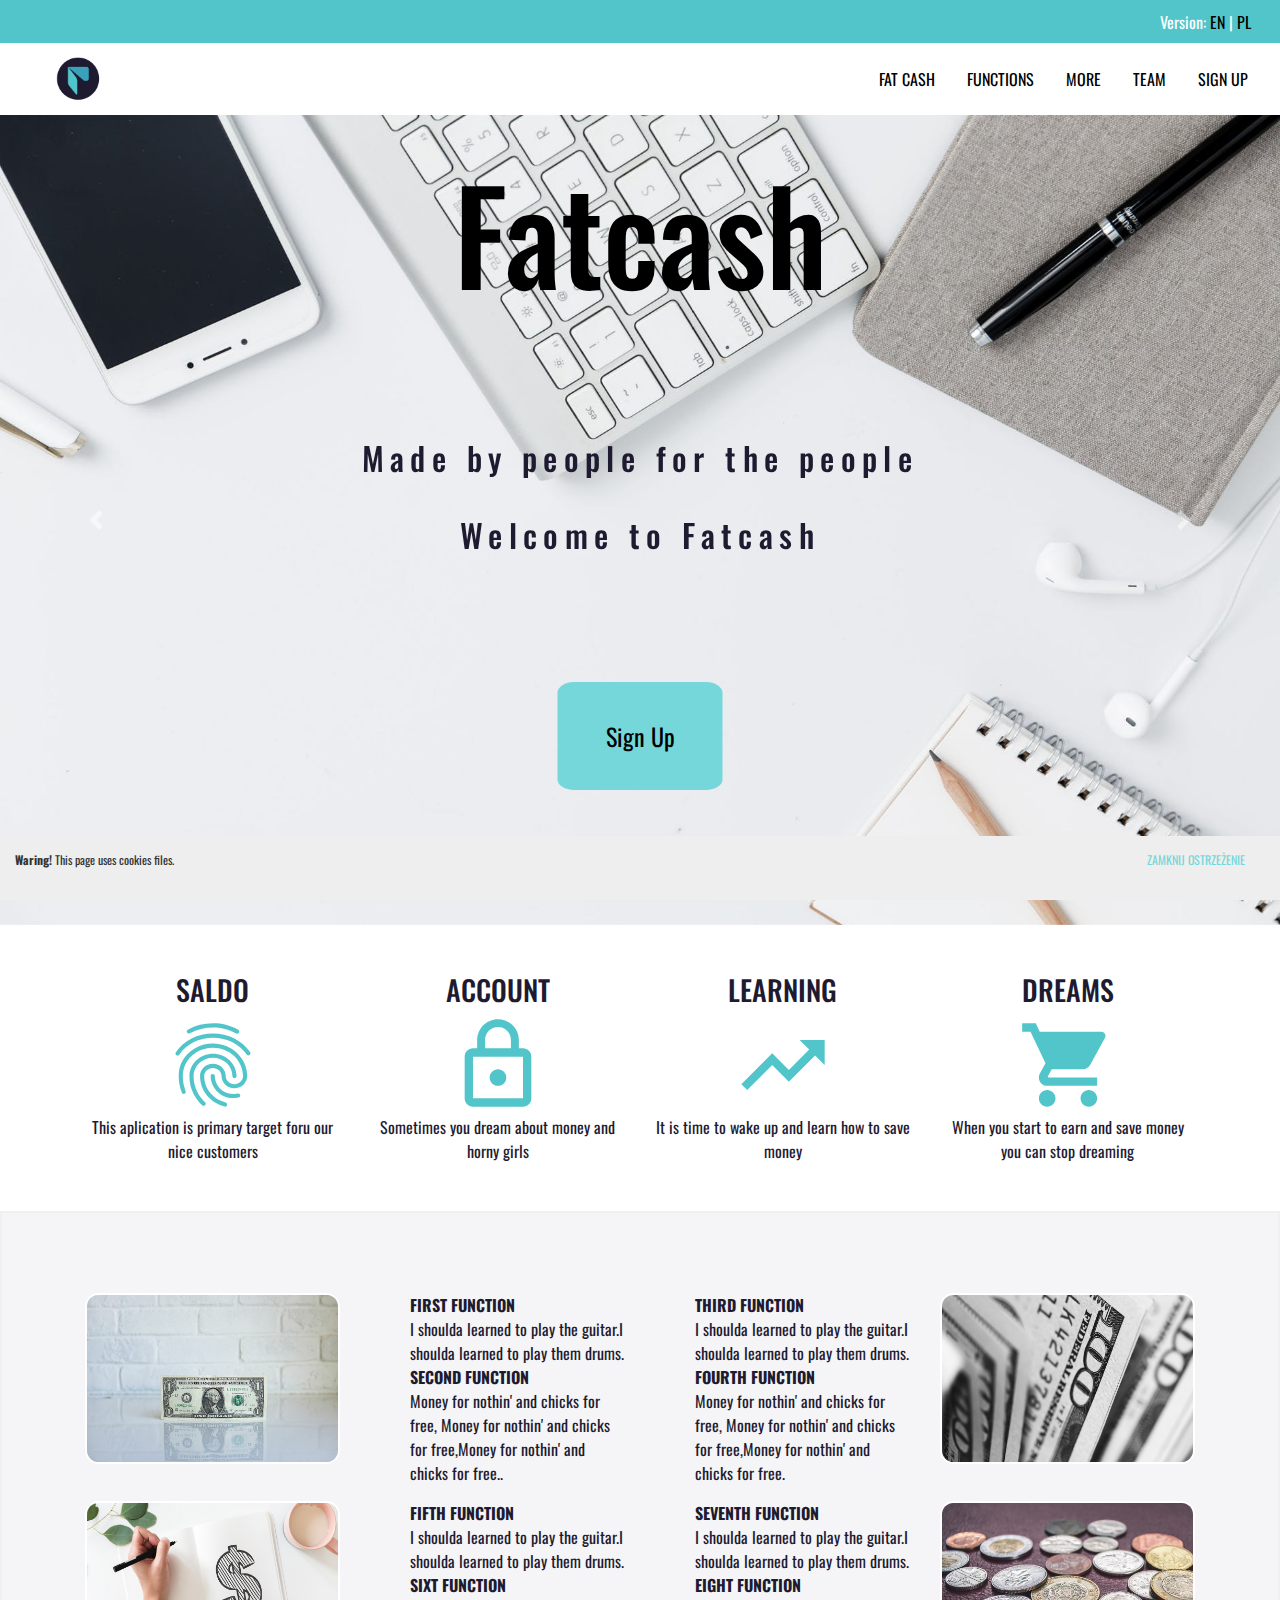
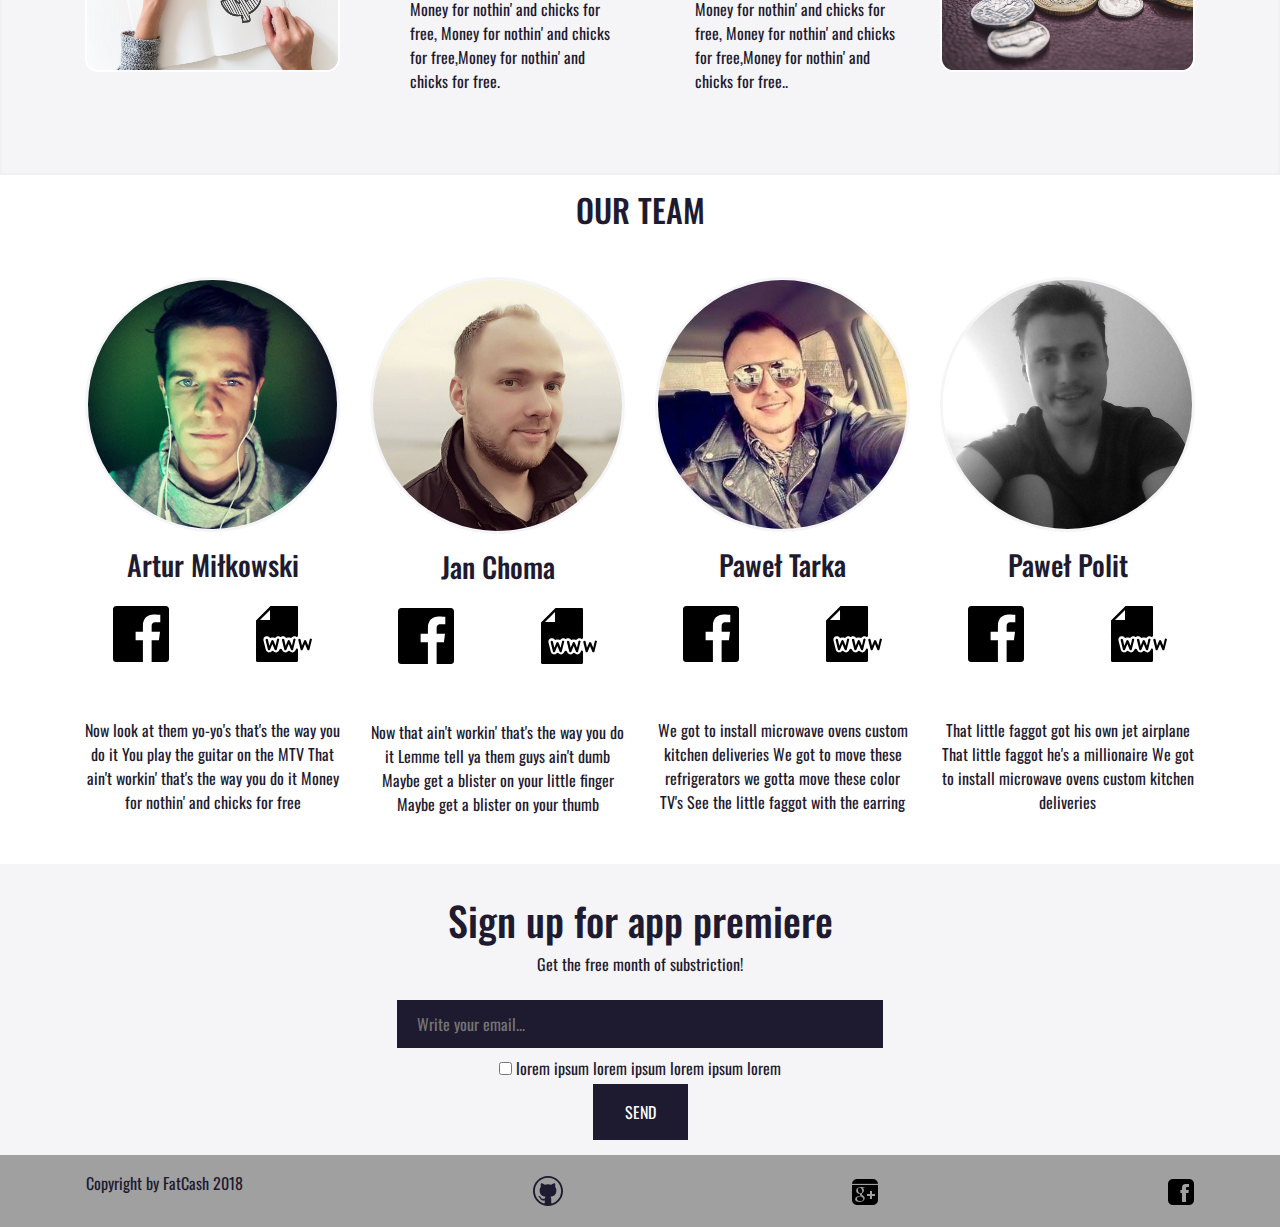
==== commit 2570723b: "VIP" ====
--- a/index.html
+++ b/index.html
@@ -407,7 +407,9 @@
 <section id="footer-background">
     <div class="footer container">
         <p>Copyright by FatCash 2018</p>
-        <img src="img/if_github_291716.svg" alt="">
+        <a href="https://www.github.com"><img src="img/if_github_291716.svg" alt="github icon"></a>
+        <a href="https://www.google.pl"><img src="img/google.png" alt="google icon"></a>
+        <a href="https://www.facebook.com"><img src="img/facebook.png" alt="facebook icon"></a>
     </div>
 </section>
 <!-- /FOOTER -->
@@ -439,6 +441,3 @@
 
 </body>
 </html>
-
-
-
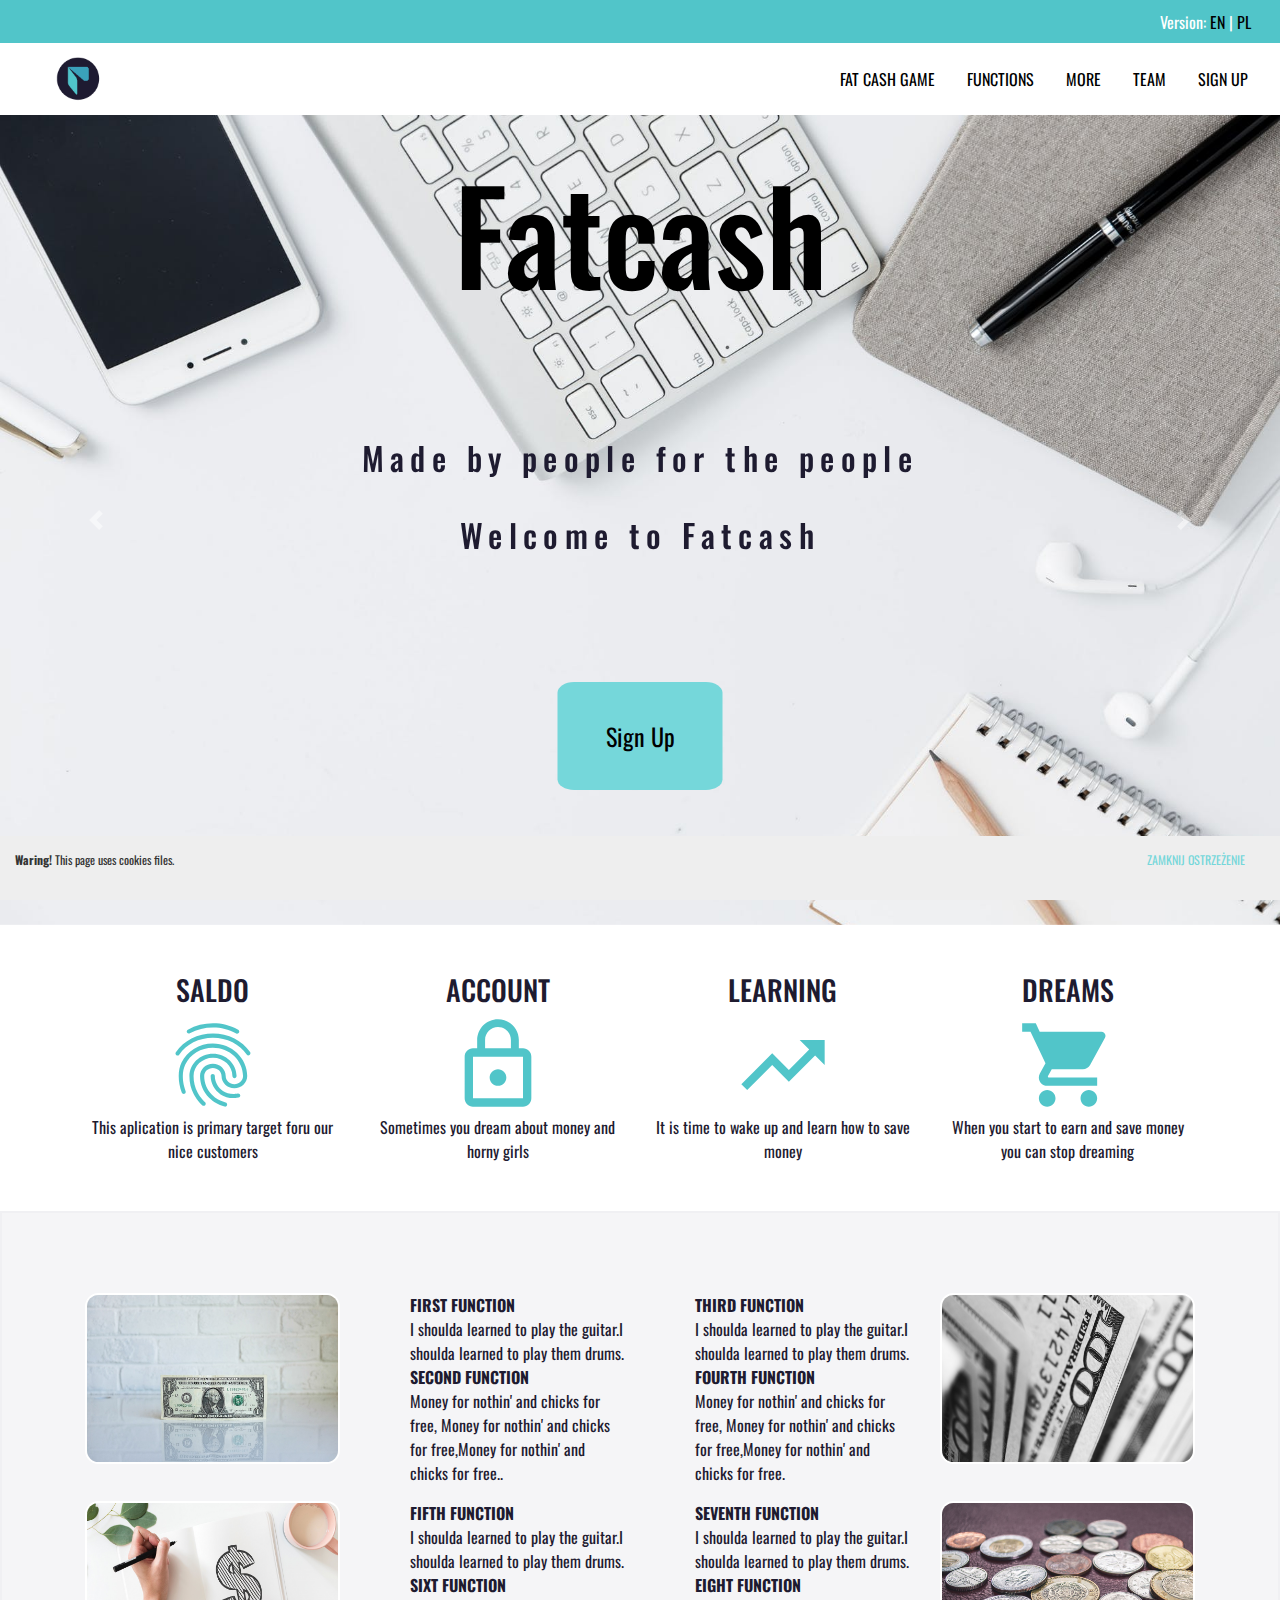
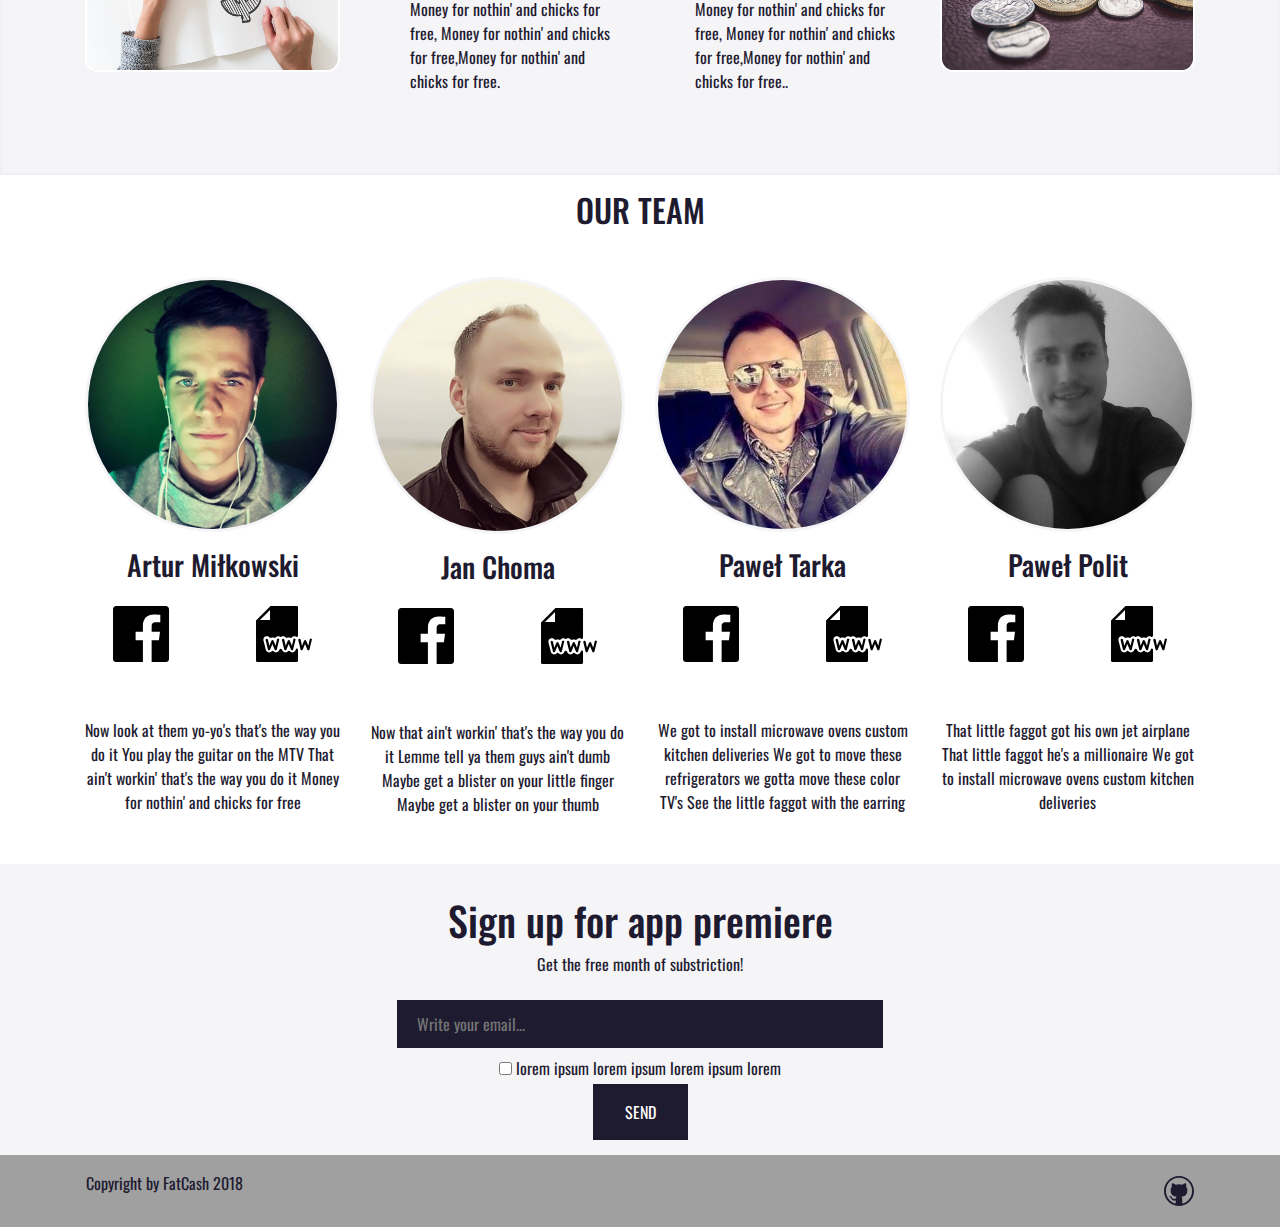
==== commit ccaa12c1: "working game with mouseclicks" ====
--- a/index.html
+++ b/index.html
@@ -30,7 +30,7 @@
         <img id="main-nav__logo-img" src="img/wallet01.png" alt="FatCash logo">
     </a>
     <ul class=" nav nav-pills d-none d-md-flex">
-        <li class="nav-item"><a href="#heronav" class="nav-link">FAT CASH</a></li>
+        <li class="nav-item"><a href="game.html" class="nav-link">FAT CASH GAME</a></li>
         <li class="nav-item"><a href="#features" class="nav-link">FUNCTIONS</a></li>
         <li class="nav-item"><a href="#info" class="nav-link">MORE</a></li>
         <li class="nav-item"><a href="#team" class="nav-link">TEAM</a></li>
@@ -46,7 +46,7 @@
         </label>
         <div class="slide-menu">
             <ul>
-                <li><a href="#hero">FAT CASH</a></li>
+                <li><a href="game.html">FAT CASH GAME</a></li>
                 <li><a href="#features">FUNCTIONS</a></li>
                 <li><a href="#info">MORE</a></li>
                 <li><a href="#team">TEAM</a></li>
@@ -407,9 +407,7 @@
 <section id="footer-background">
     <div class="footer container">
         <p>Copyright by FatCash 2018</p>
-        <a href="https://www.github.com"><img src="img/if_github_291716.svg" alt="github icon"></a>
-        <a href="https://www.google.pl"><img src="img/google.png" alt="google icon"></a>
-        <a href="https://www.facebook.com"><img src="img/facebook.png" alt="facebook icon"></a>
+        <img src="img/if_github_291716.svg" alt="">
     </div>
 </section>
 <!-- /FOOTER -->
@@ -441,3 +439,6 @@
 
 </body>
 </html>
+
+
+
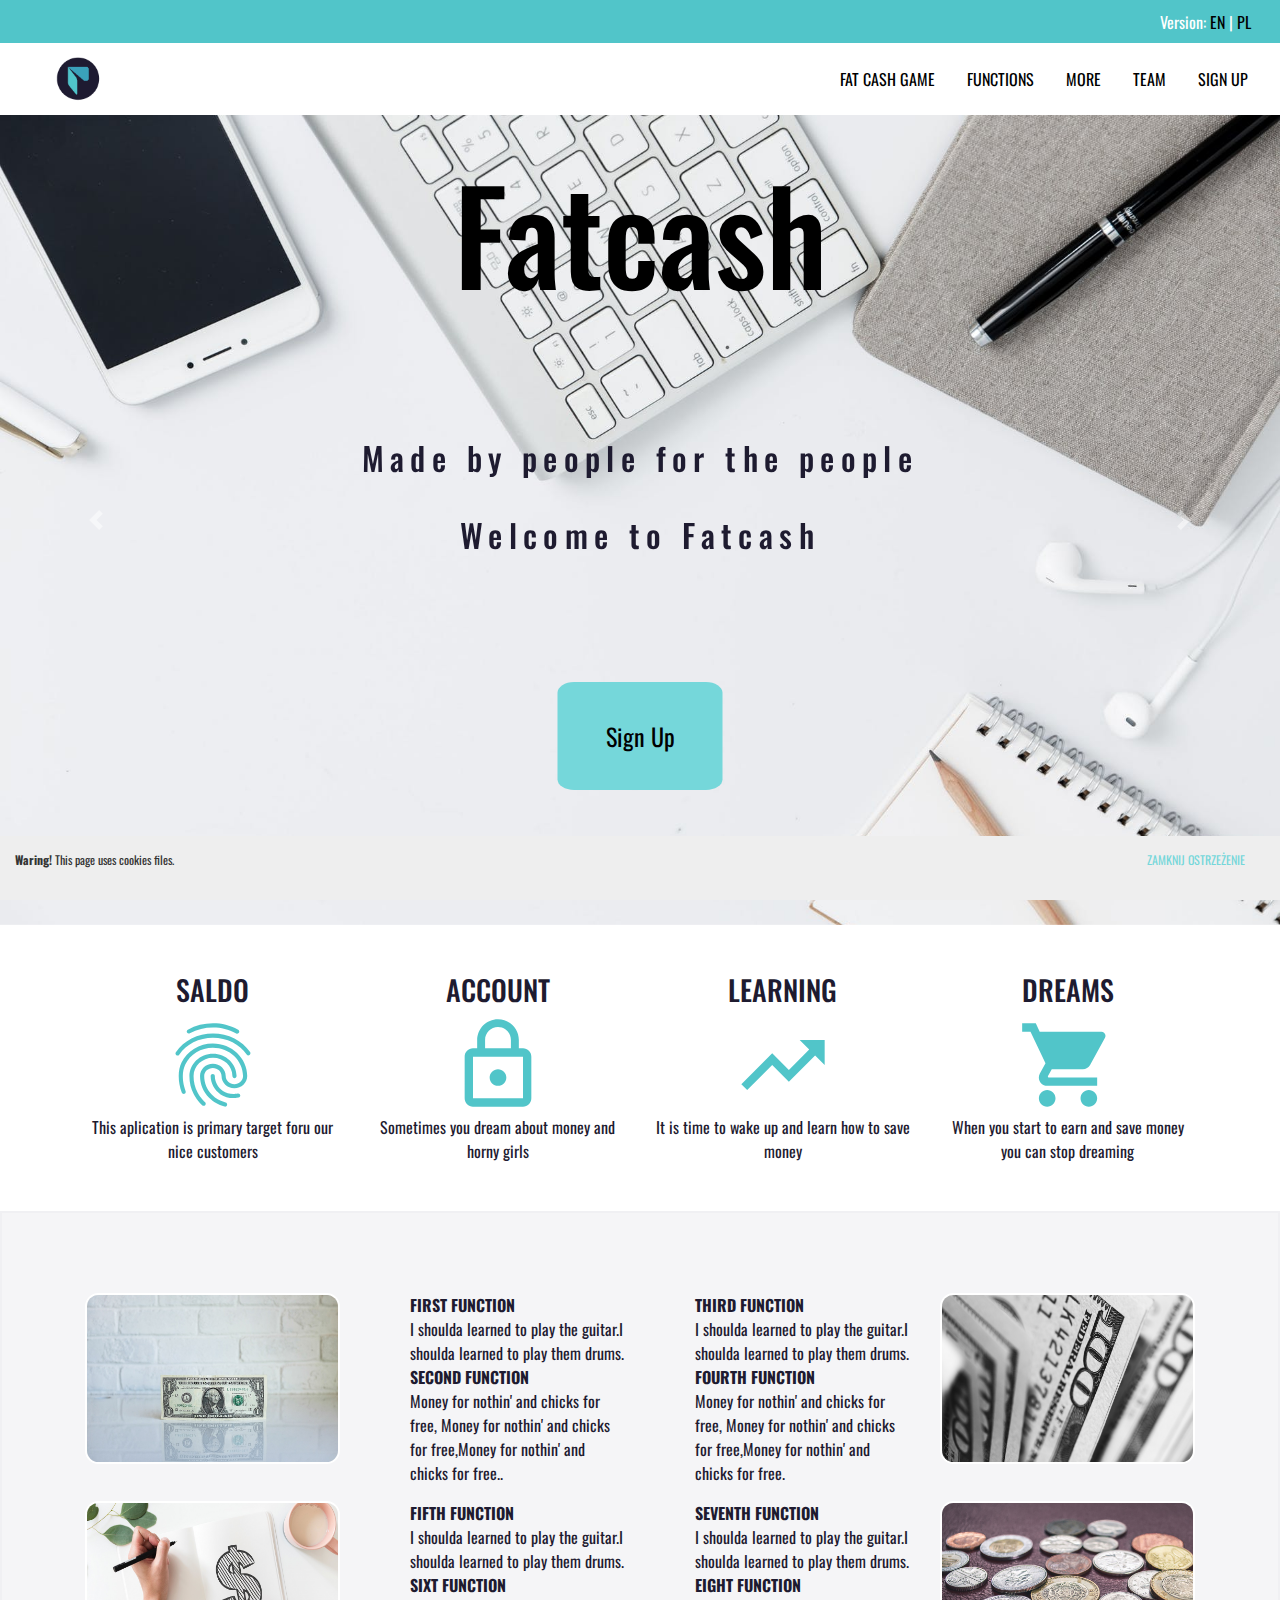
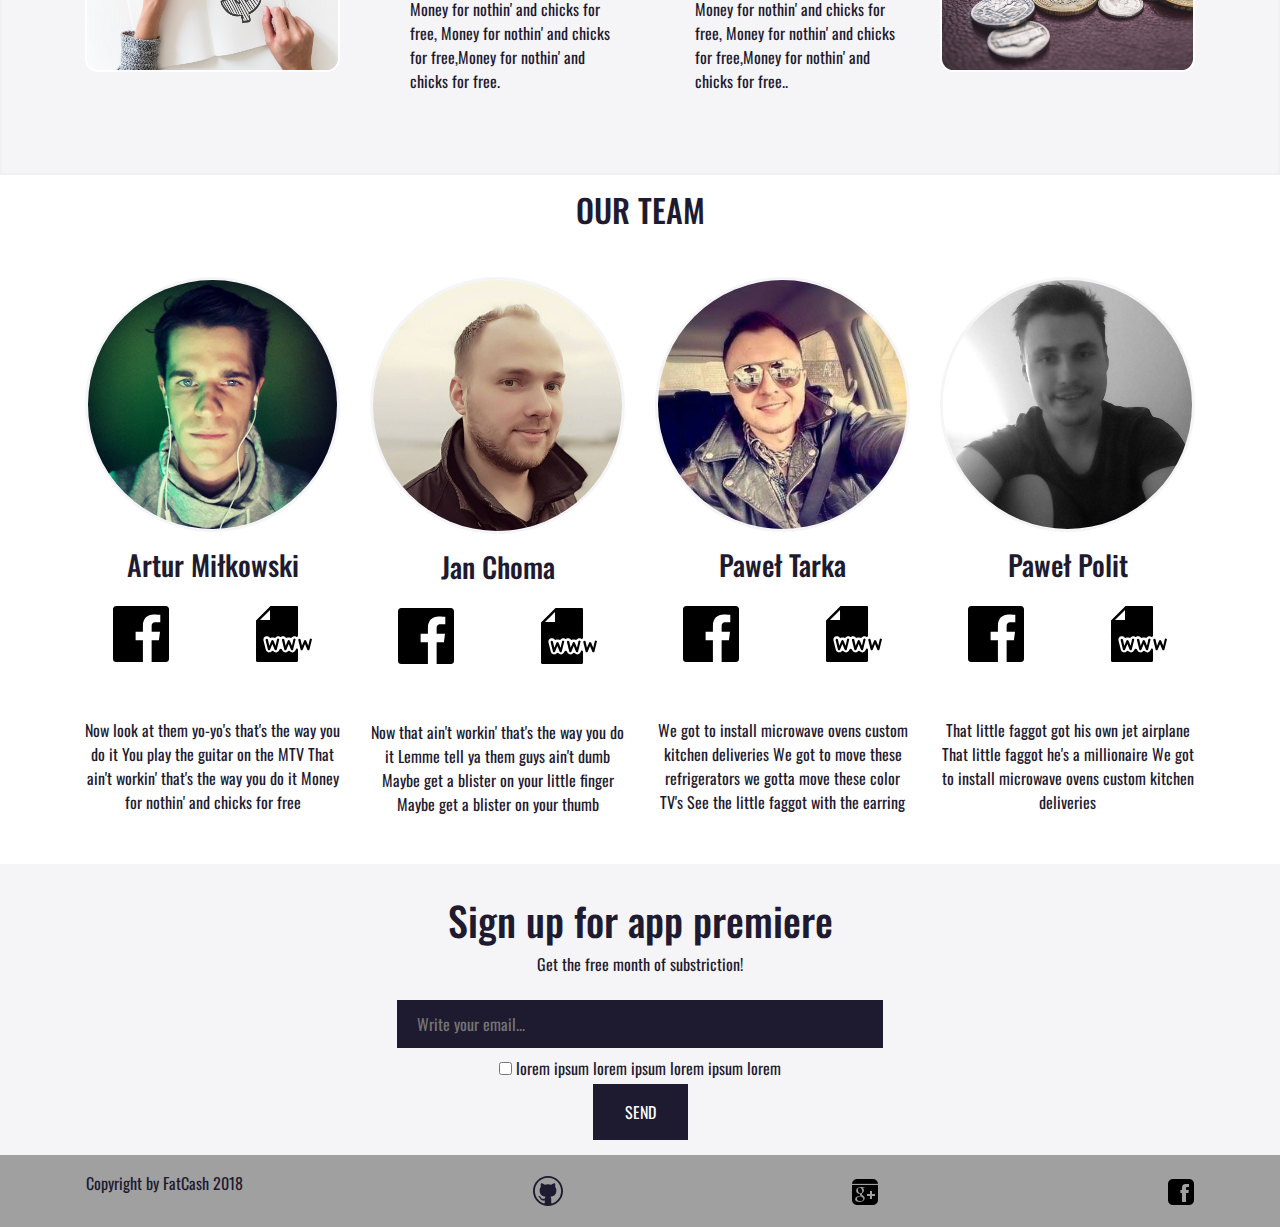
==== commit ab29e8f1: "Merge badb70580b249d1fdb2c852b079604a848bc18c4 into 23cd607b427a50c7dfe8f9fc6f4a37f1b7d7aa79" ====
--- a/index.html
+++ b/index.html
@@ -407,7 +407,9 @@
 <section id="footer-background">
     <div class="footer container">
         <p>Copyright by FatCash 2018</p>
-        <img src="img/if_github_291716.svg" alt="">
+        <a href="https://www.github.com"><img src="img/if_github_291716.svg" alt="github icon"></a>
+        <a href="https://www.google.pl"><img src="img/google.png" alt="google icon"></a>
+        <a href="https://www.facebook.com"><img src="img/facebook.png" alt="facebook icon"></a>
     </div>
 </section>
 <!-- /FOOTER -->
@@ -439,6 +441,3 @@
 
 </body>
 </html>
-
-
-
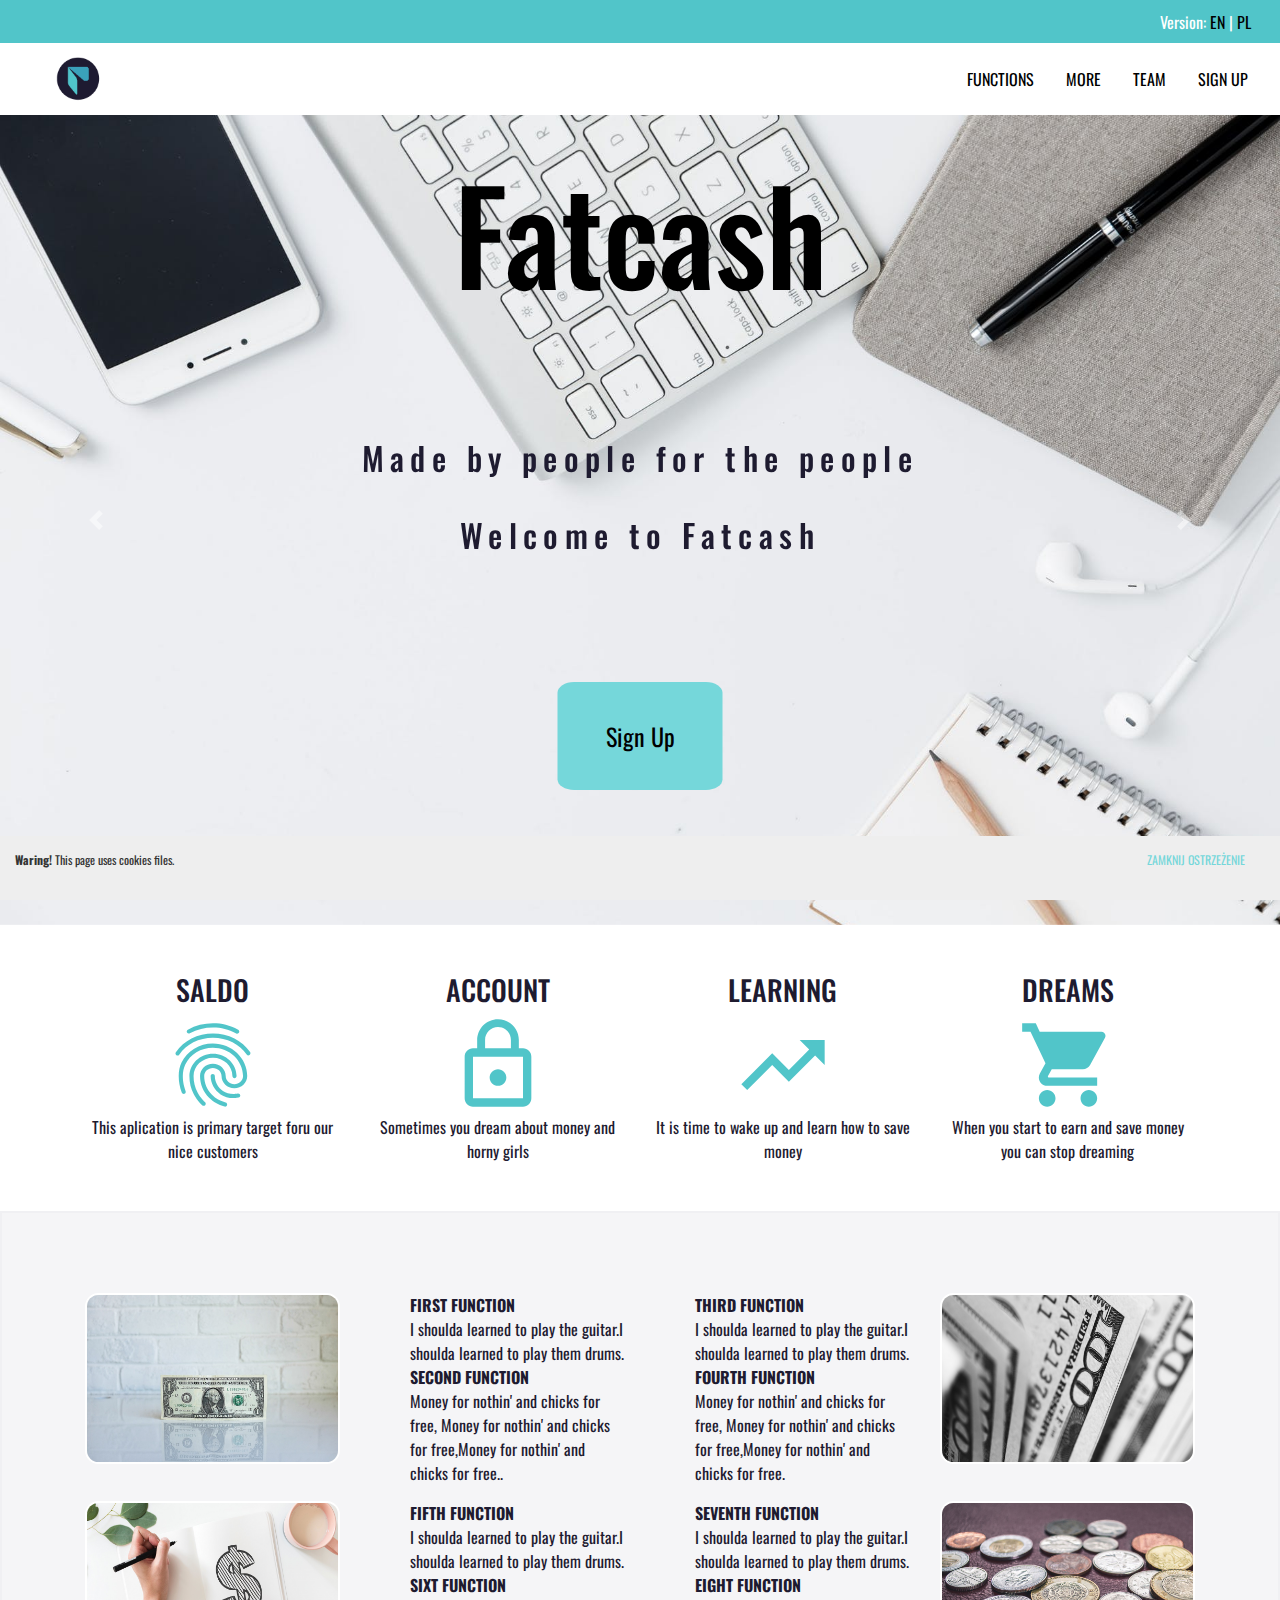
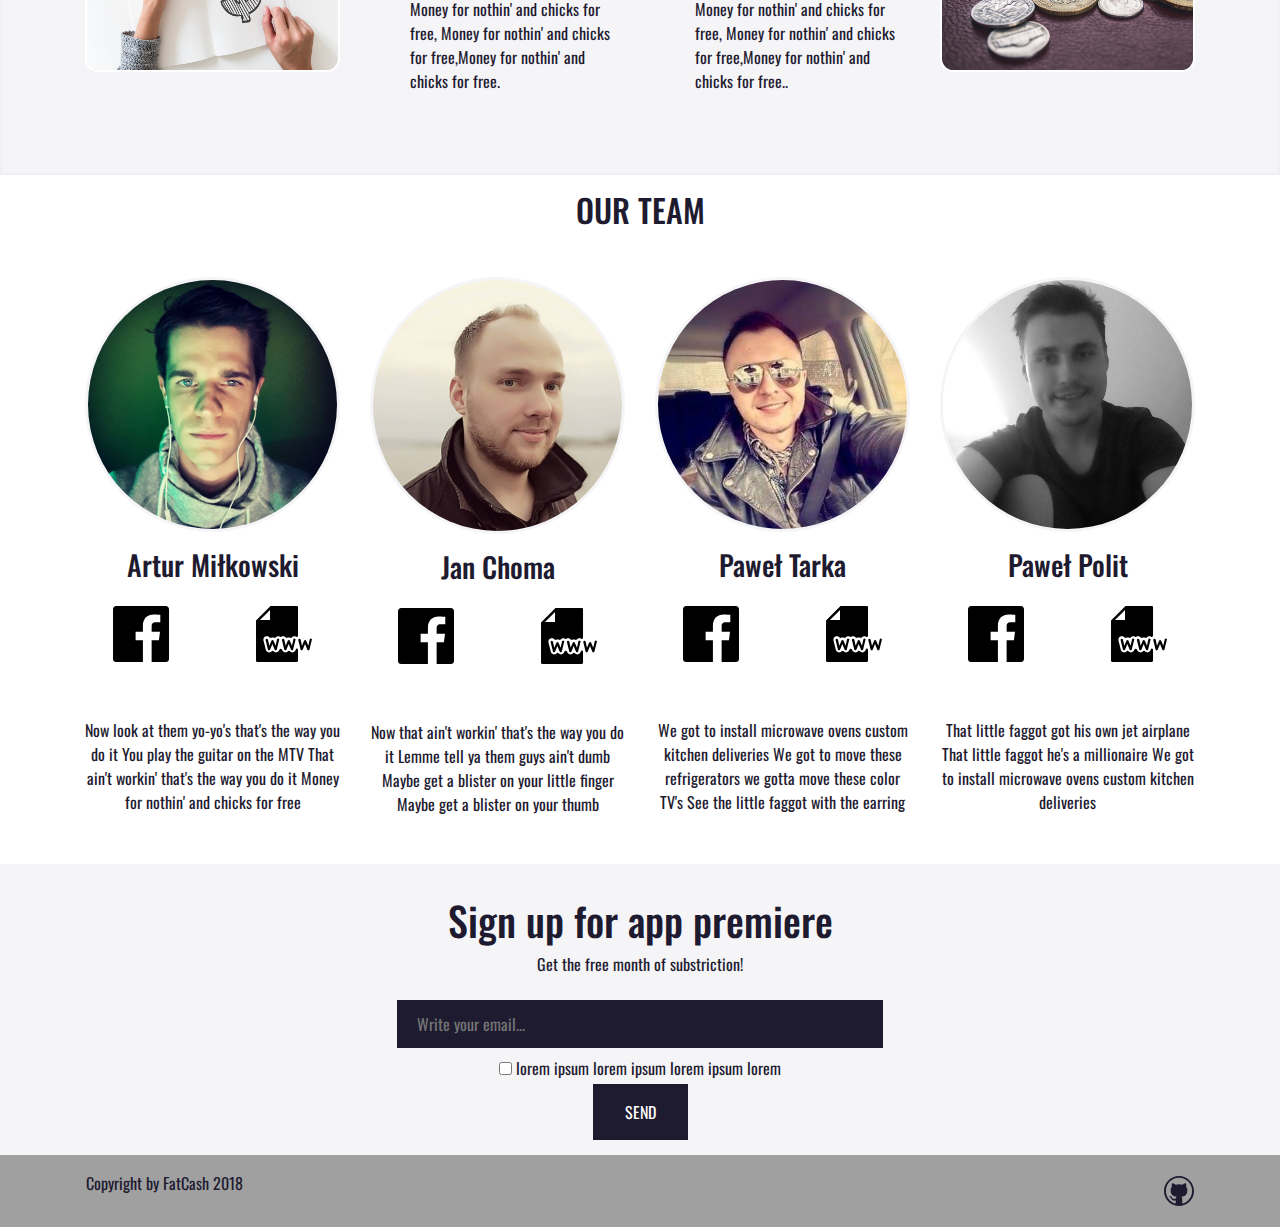
==== commit 84675d99: "WIP" ====
--- a/index.html
+++ b/index.html
@@ -30,8 +30,7 @@
         <img id="main-nav__logo-img" src="img/wallet01.png" alt="FatCash logo">
     </a>
     <ul class=" nav nav-pills d-none d-md-flex">
-        <li class="nav-item"><a href="game.html" class="nav-link">FAT CASH GAME</a></li>
-        <li class="nav-item"><a href="#features" class="nav-link">FUNCTIONS</a></li>
+                <li class="nav-item"><a href="#features" class="nav-link">FUNCTIONS</a></li>
         <li class="nav-item"><a href="#info" class="nav-link">MORE</a></li>
         <li class="nav-item"><a href="#team" class="nav-link">TEAM</a></li>
         <li class="nav-item"><a href="#signup" class="nav-link">SIGN UP</a></li>
@@ -46,7 +45,7 @@
         </label>
         <div class="slide-menu">
             <ul>
-                <li><a href="game.html">FAT CASH GAME</a></li>
+
                 <li><a href="#features">FUNCTIONS</a></li>
                 <li><a href="#info">MORE</a></li>
                 <li><a href="#team">TEAM</a></li>
@@ -395,7 +394,7 @@
         <input type="hidden" name="message" value="FatCash is comming :) Waiting for more info !! TIME IS MONEY">
         <input type="hidden" name="from" value="contact@fatcash.com">
         <input type="hidden" name="fromName" value="FATCASH Team">
-        <input type="hidden" name="redirect" value="http://www.fatcash.jfddl4.is-academy.pl/thanks">
+        <input type="hidden" name="redirect" value="http://www.fatcash.jfddl4.is-academy.pl/thanks/index.html">
         <br>
         <input type="checkbox" name="agree" value="agree" required> lorem ipsum lorem ipsum lorem ipsum lorem<br>
         <input class="button" type="submit" value="SEND">
@@ -407,9 +406,7 @@
 <section id="footer-background">
     <div class="footer container">
         <p>Copyright by FatCash 2018</p>
-        <a href="https://www.github.com"><img src="img/if_github_291716.svg" alt="github icon"></a>
-        <a href="https://www.google.pl"><img src="img/google.png" alt="google icon"></a>
-        <a href="https://www.facebook.com"><img src="img/facebook.png" alt="facebook icon"></a>
+        <img src="img/if_github_291716.svg" alt="">
     </div>
 </section>
 <!-- /FOOTER -->
@@ -441,3 +438,6 @@
 
 </body>
 </html>
+
+
+
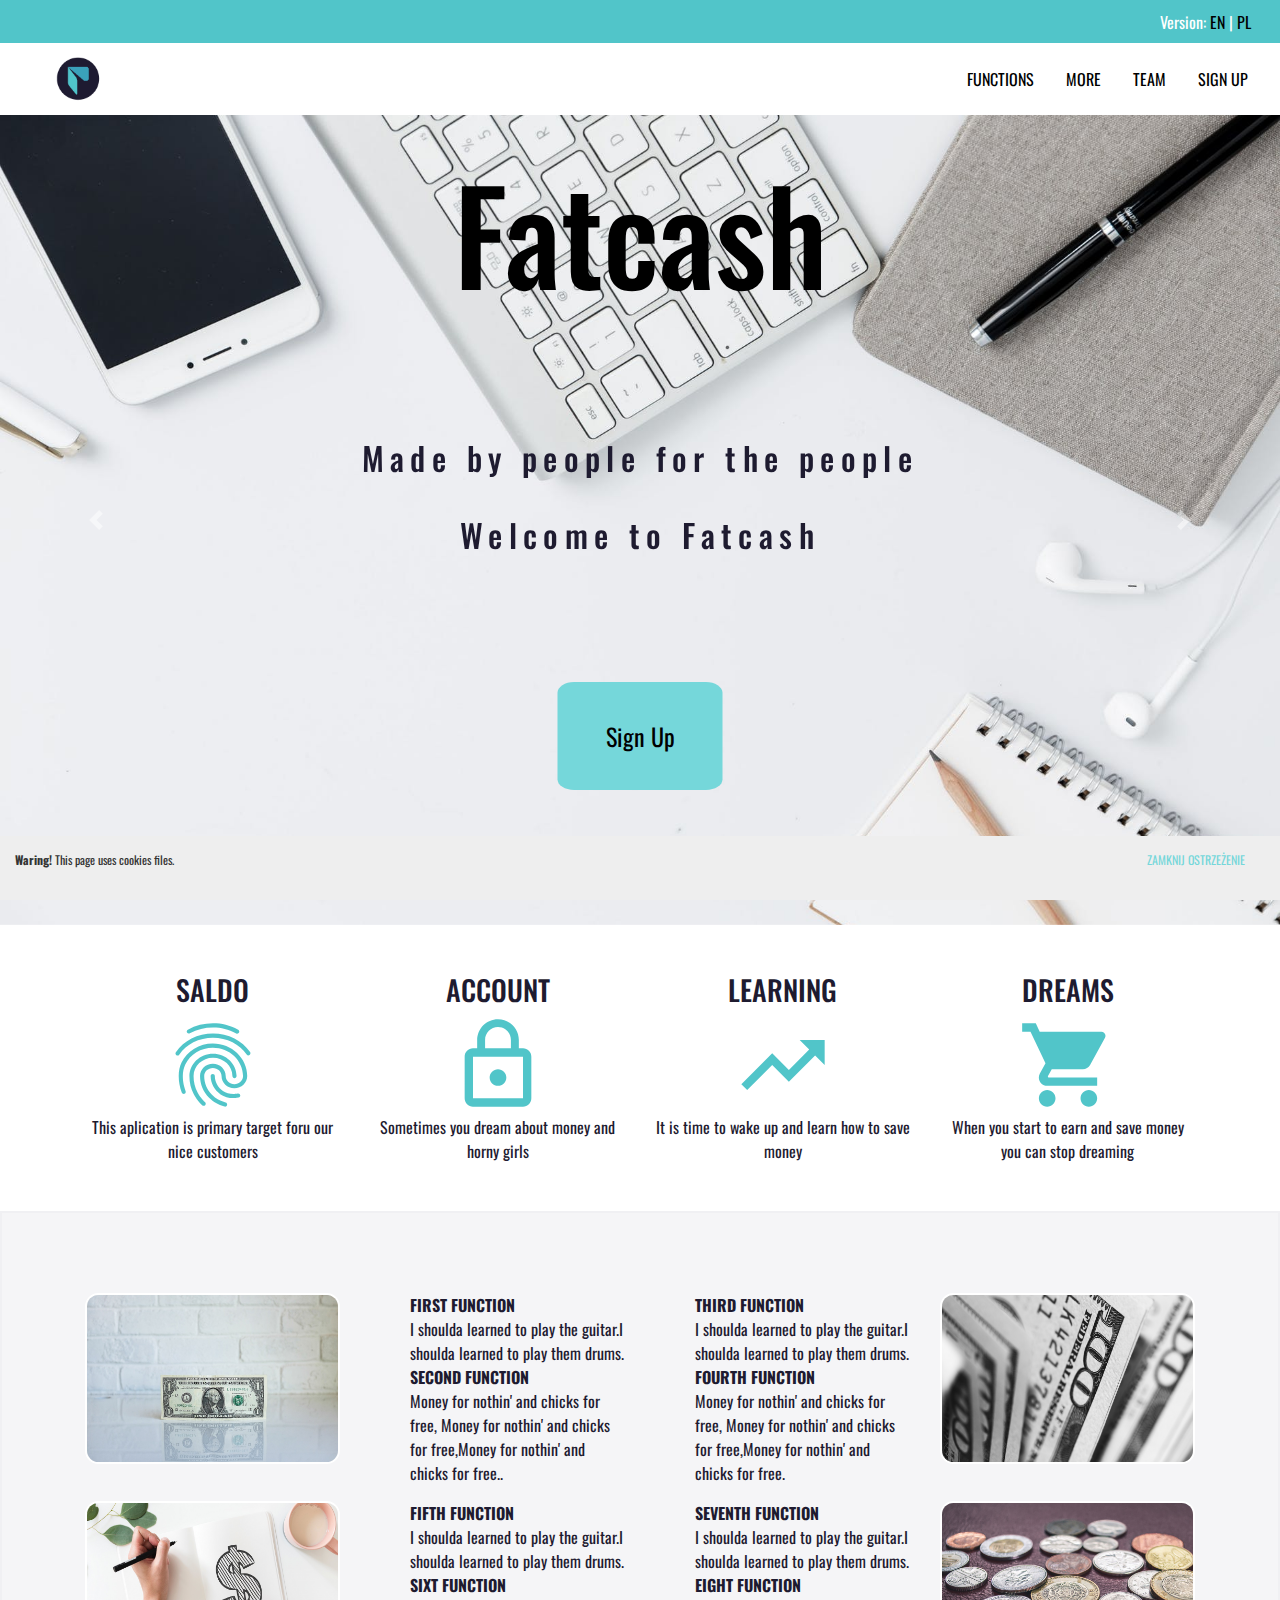
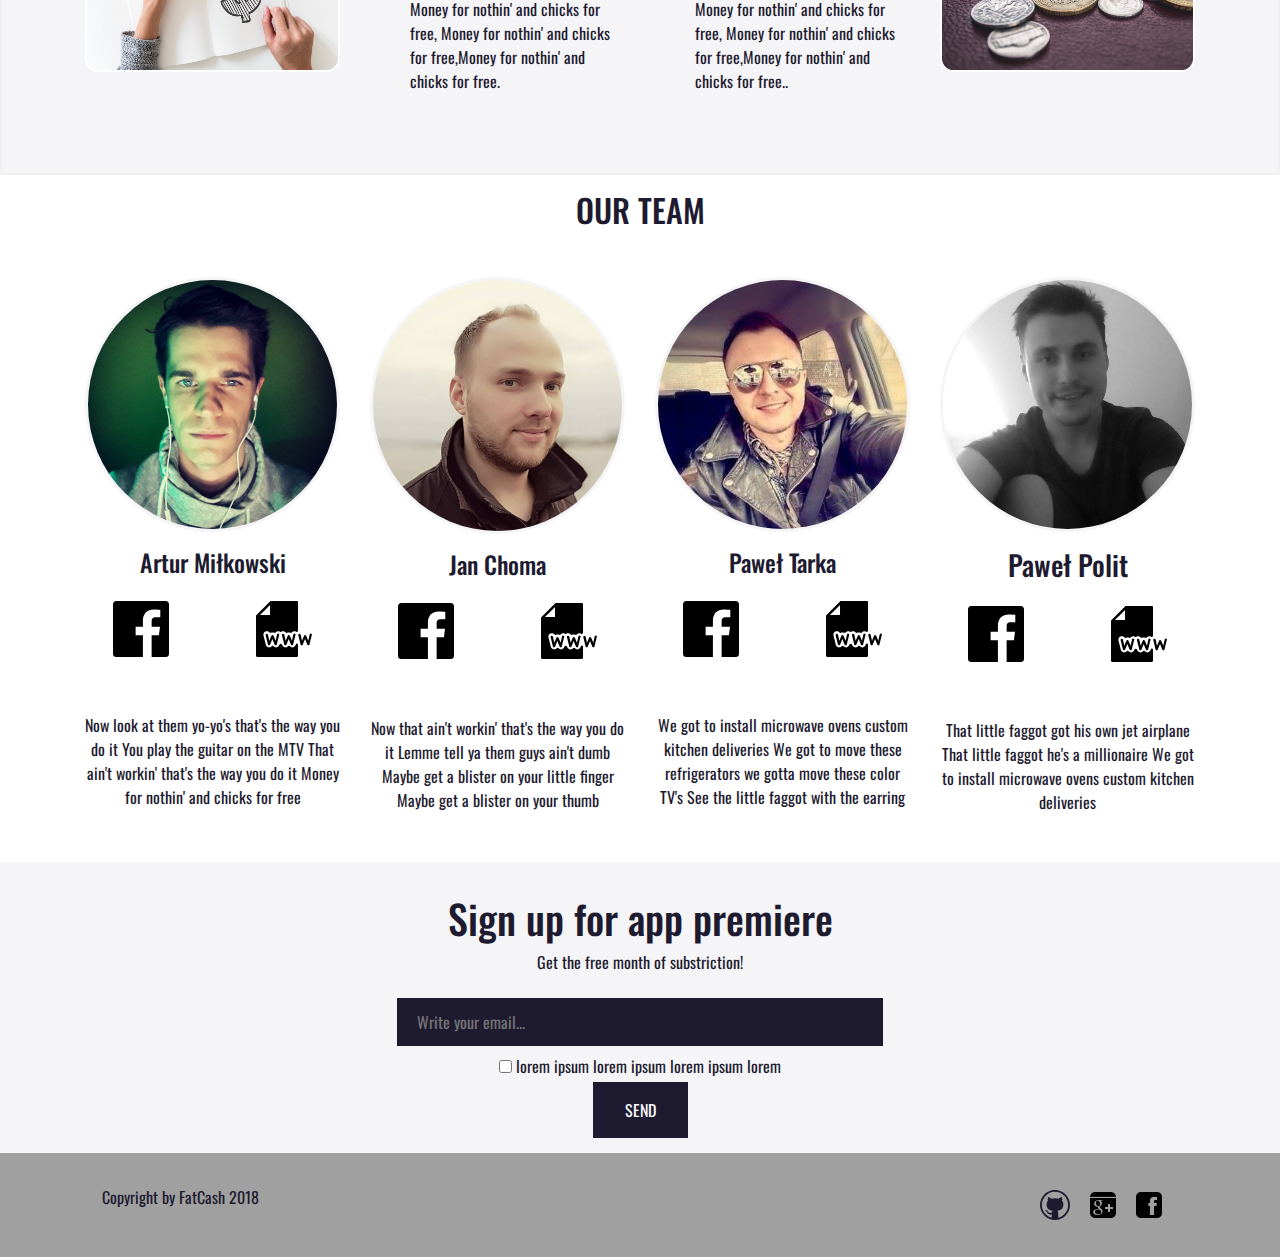
==== commit 7062cf0c: "all is done 1.5" ====
--- a/index.html
+++ b/index.html
@@ -175,7 +175,7 @@
 <section id="info">
     <div class="container">
         <div class="row">
-            <div class="col-md-3 col-sm-6">
+            <div class="col-lg-3 col-sm-6">
                 <div class="carousel slide" data-ride="carousel">
                     <div class="carousel-inner">
                         <div class="carousel-item active">
@@ -193,7 +193,7 @@
                     </div>
                 </div>
             </div>
-            <div class="col-md-3 col-sm-6">
+            <div class="col-lg-3 col-sm-6">
                 <ul class="info-ul">
                     <li><strong>FIRST FUNCTION<br></strong>I shoulda learned to play the guitar.I shoulda learned to play them drums.
                     </li>
@@ -201,7 +201,7 @@
                     </li>
                 </ul>
             </div>
-            <div class="col-md-3 col-sm-6">
+            <div class="col-lg-3 col-sm-6">
                 <ul class="info-ul">
                     <li><strong>THIRD FUNCTION<br></strong>I shoulda learned to play the guitar.I shoulda learned to play them drums.
                     </li>
@@ -209,7 +209,7 @@
                     </li>
                 </ul>
             </div>
-            <div class="col-md-3 col-sm-6">
+            <div class="col-lg-3 col-sm-6">
                 <div class="carousel slide" data-ride="carousel">
                     <div class="carousel-inner">
                         <div class="carousel-item active">
@@ -227,7 +227,7 @@
                     </div>
                 </div>
             </div>
-            <div class="col-md-3 col-sm-6">
+            <div class="col-lg-3 col-sm-6">
                 <div class="carousel slide" data-ride="carousel">
                     <div class="carousel-inner">
                         <div class="carousel-item active">
@@ -245,13 +245,13 @@
                     </div>
                 </div>
             </div>
-            <div class="col-md-3 col-sm-6">
+            <div class="col-lg-3 col-sm-6">
                 <ul class="info-ul">
                     <li><strong>FIFTH FUNCTION<br></strong>I shoulda learned to play the guitar.I shoulda learned to play them drums.</li>
                     <li><strong>SIXT FUNCTION</strong><br>Money for nothin' and chicks for free, Money for nothin' and chicks for free,Money for nothin' and chicks for free.</li>
                 </ul>
             </div>
-            <div class="col-md-3 col-sm-6">
+            <div class="col-lg-3 col-sm-6">
                 <ul class="info-ul">
                     <li><strong>SEVENTH FUNCTION<br></strong>I shoulda learned to play the guitar.I shoulda learned to play them drums.
                     </li>
@@ -259,7 +259,7 @@
                     </li>
                 </ul>
             </div>
-            <div class="col-md-3 col-sm-6">
+            <div class="col-lg-3 col-sm-6">
                 <div id="carouselExampleSlidesOnly" class="carousel slide" data-ride="carousel">
                     <div class="carousel-inner">
                         <div class="carousel-item active">
@@ -292,7 +292,7 @@
             <div class="col-6 col-md-3 text-center mb-3">
 
                 <img class="team-member img-fluid rounded-circle brd" src="img/Artur.jpg"><img>
-                <h3 class="pt-3 pb-3">Artur Miłkowski</h3>
+                <h4 class="pt-3 pb-3">Artur Miłkowski</h4>
 
                 <div class="row">
                     <div class="col-6">
@@ -315,7 +315,7 @@
             <div class="col-6 col-md-3 text-center mb-3">
 
                 <img class="team-member img-fluid rounded-circle brd" src="img/Jan.jpg"><img>
-                <h3 class="pt-3 pb-3">Jan Choma</h3>
+                <h4 class="pt-3 pb-3">Jan Choma</h4>
 
                 <div class="row">
                     <div class="col-6">
@@ -337,7 +337,7 @@
             <div class="col-6 col-md-3 text-center mb-3">
 
                 <img class="team-member img-fluid rounded-circle brd" src="img/PawelT.jpg"><img>
-                <h3 class="pt-3 pb-3">Paweł Tarka</h3>
+                <h4 class="pt-3 pb-3">Paweł Tarka</h4>
 
                 <div class="row">
                     <div class="col-6">
@@ -405,8 +405,14 @@
 <!-- FOOTER -->
 <section id="footer-background">
     <div class="footer container">
-        <p>Copyright by FatCash 2018</p>
-        <img src="img/if_github_291716.svg" alt="">
+        <div class="footer container">
+            <p>Copyright by FatCash 2018</p>
+            <div>
+            <a href="https://www.github.com"><img style="margin-right: 1rem" src="img/if_github_291716.svg" alt="github icon"></a>
+            <a href="https://www.google.pl"><img style="margin-right: 1rem" src="img/google.png" alt="google icon"></a>
+            <a href="https://www.facebook.com"><img style="margin-right: 1rem" src="img/facebook.png" alt="facebook icon"></a>
+        </div>
+        </div>
     </div>
 </section>
 <!-- /FOOTER -->
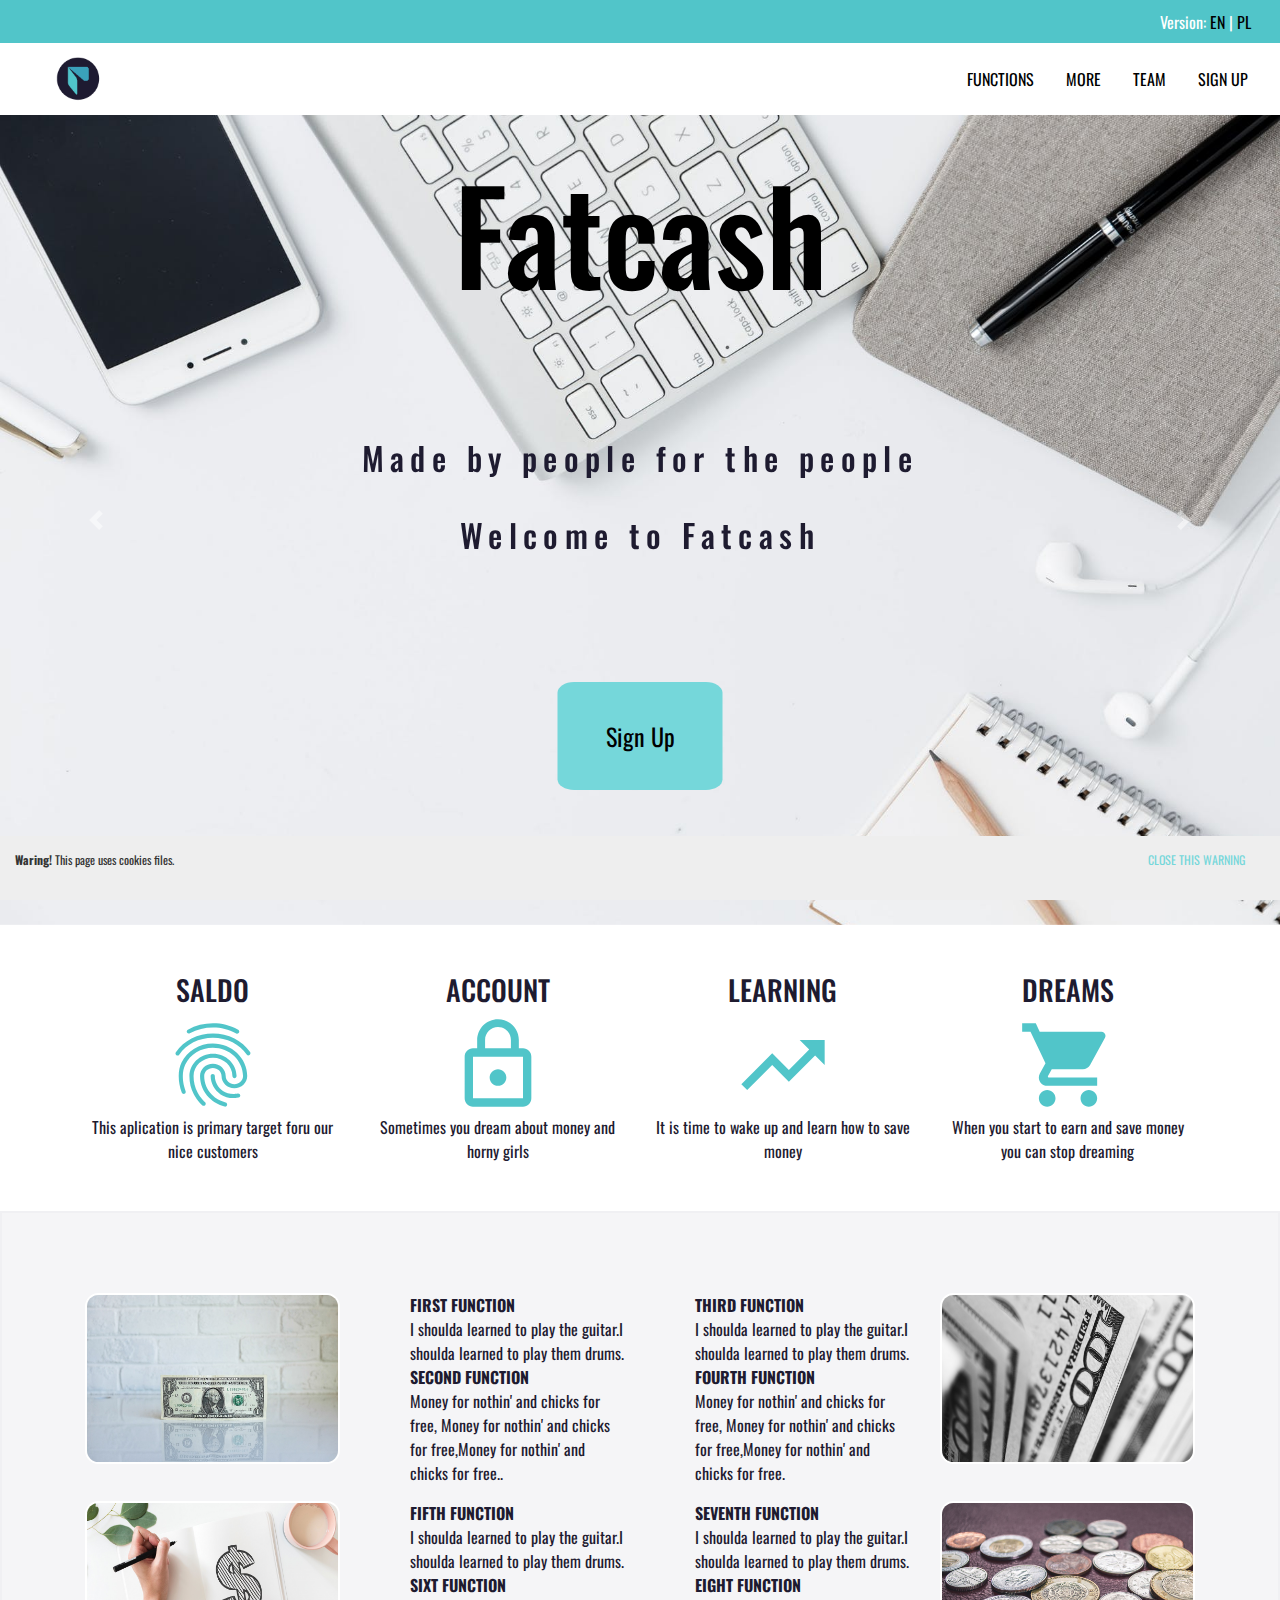
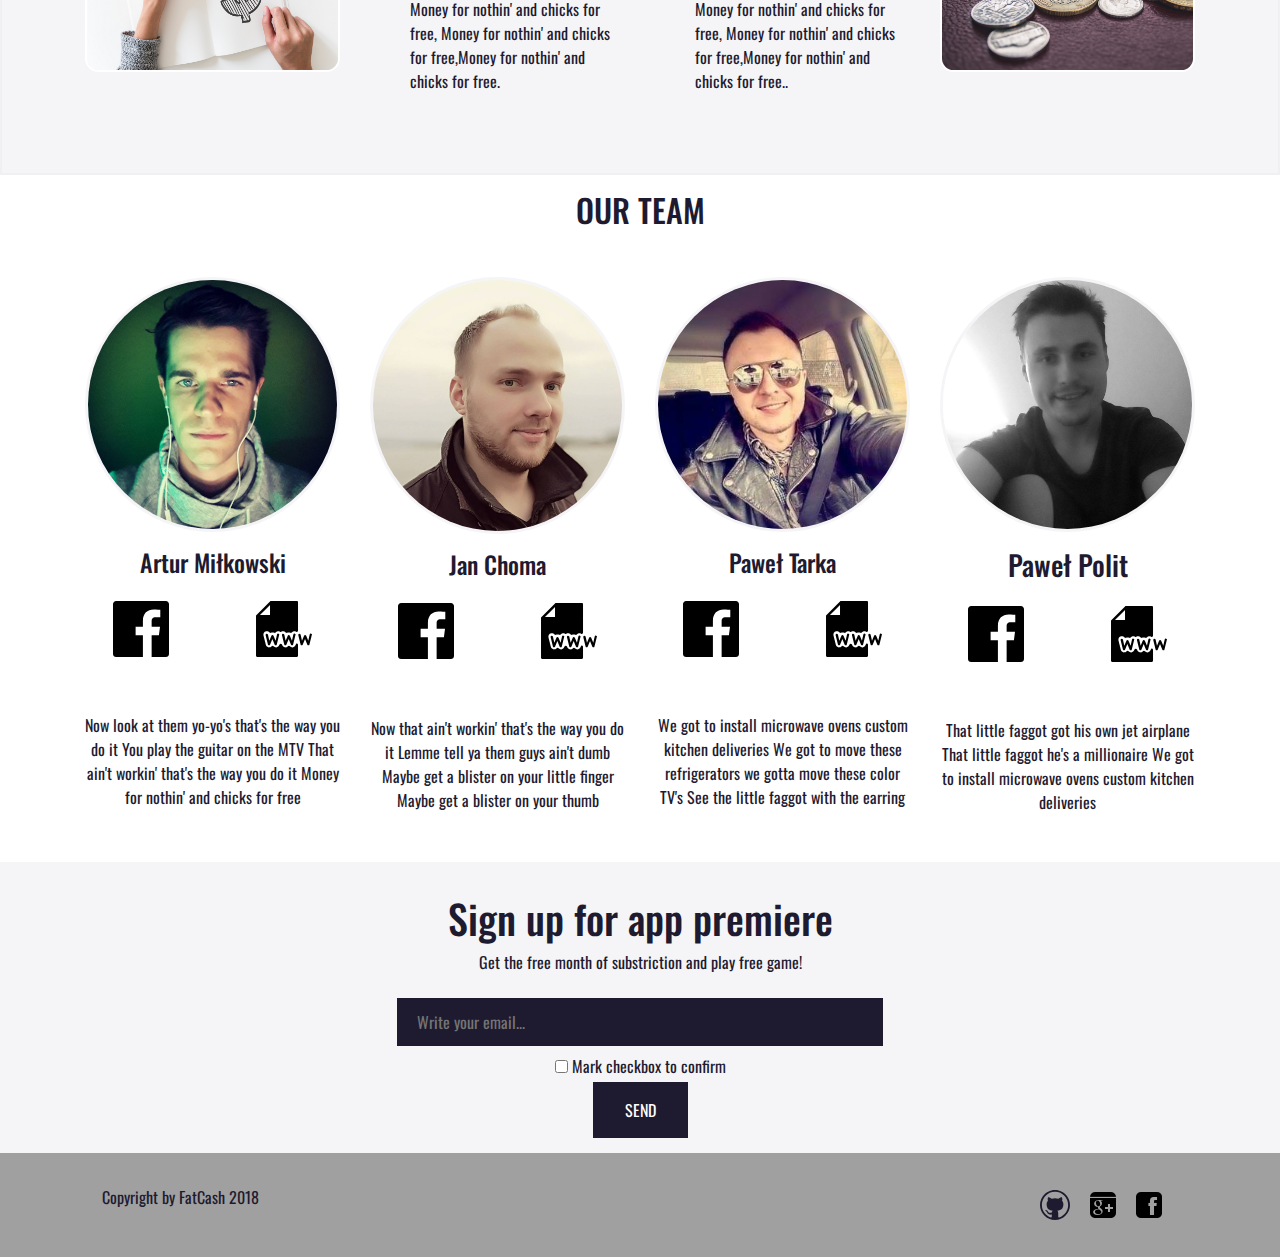
==== commit 4668b643: "all is done 1.8" ====
--- a/index.html
+++ b/index.html
@@ -386,7 +386,7 @@
 
 <div class="signup__div">
     <h1>Sign up for app premiere</h1>
-    <p> Get the free month of substriction! </p>
+    <p> Get the free month of substriction and play free game! </p>
 
     <form action="https://emaillabs-sender.herokuapp.com/" method="POST">
         <input type="text" name="emails[]" placeholder="Write your email...">
@@ -396,7 +396,7 @@
         <input type="hidden" name="fromName" value="FATCASH Team">
         <input type="hidden" name="redirect" value="http://www.fatcash.jfddl4.is-academy.pl/thanks/index.html">
         <br>
-        <input type="checkbox" name="agree" value="agree" required> lorem ipsum lorem ipsum lorem ipsum lorem<br>
+        <input type="checkbox" name="agree" value="agree" required> Mark checkbox to confirm<br>
         <input class="button" type="submit" value="SEND">
     </form>
 </div>
@@ -422,7 +422,7 @@
 <section id="cookie-warn">
 
     <p><strong>Waring!</strong> This page uses cookies files.
-        <a href="javascript:void(0);" id="close-cookie-warn">Zamknij ostrzeżenie</a></p>
+        <a href="javascript:void(0);" id="close-cookie-warn">Close this warning</a></p>
 
 </section>
 
